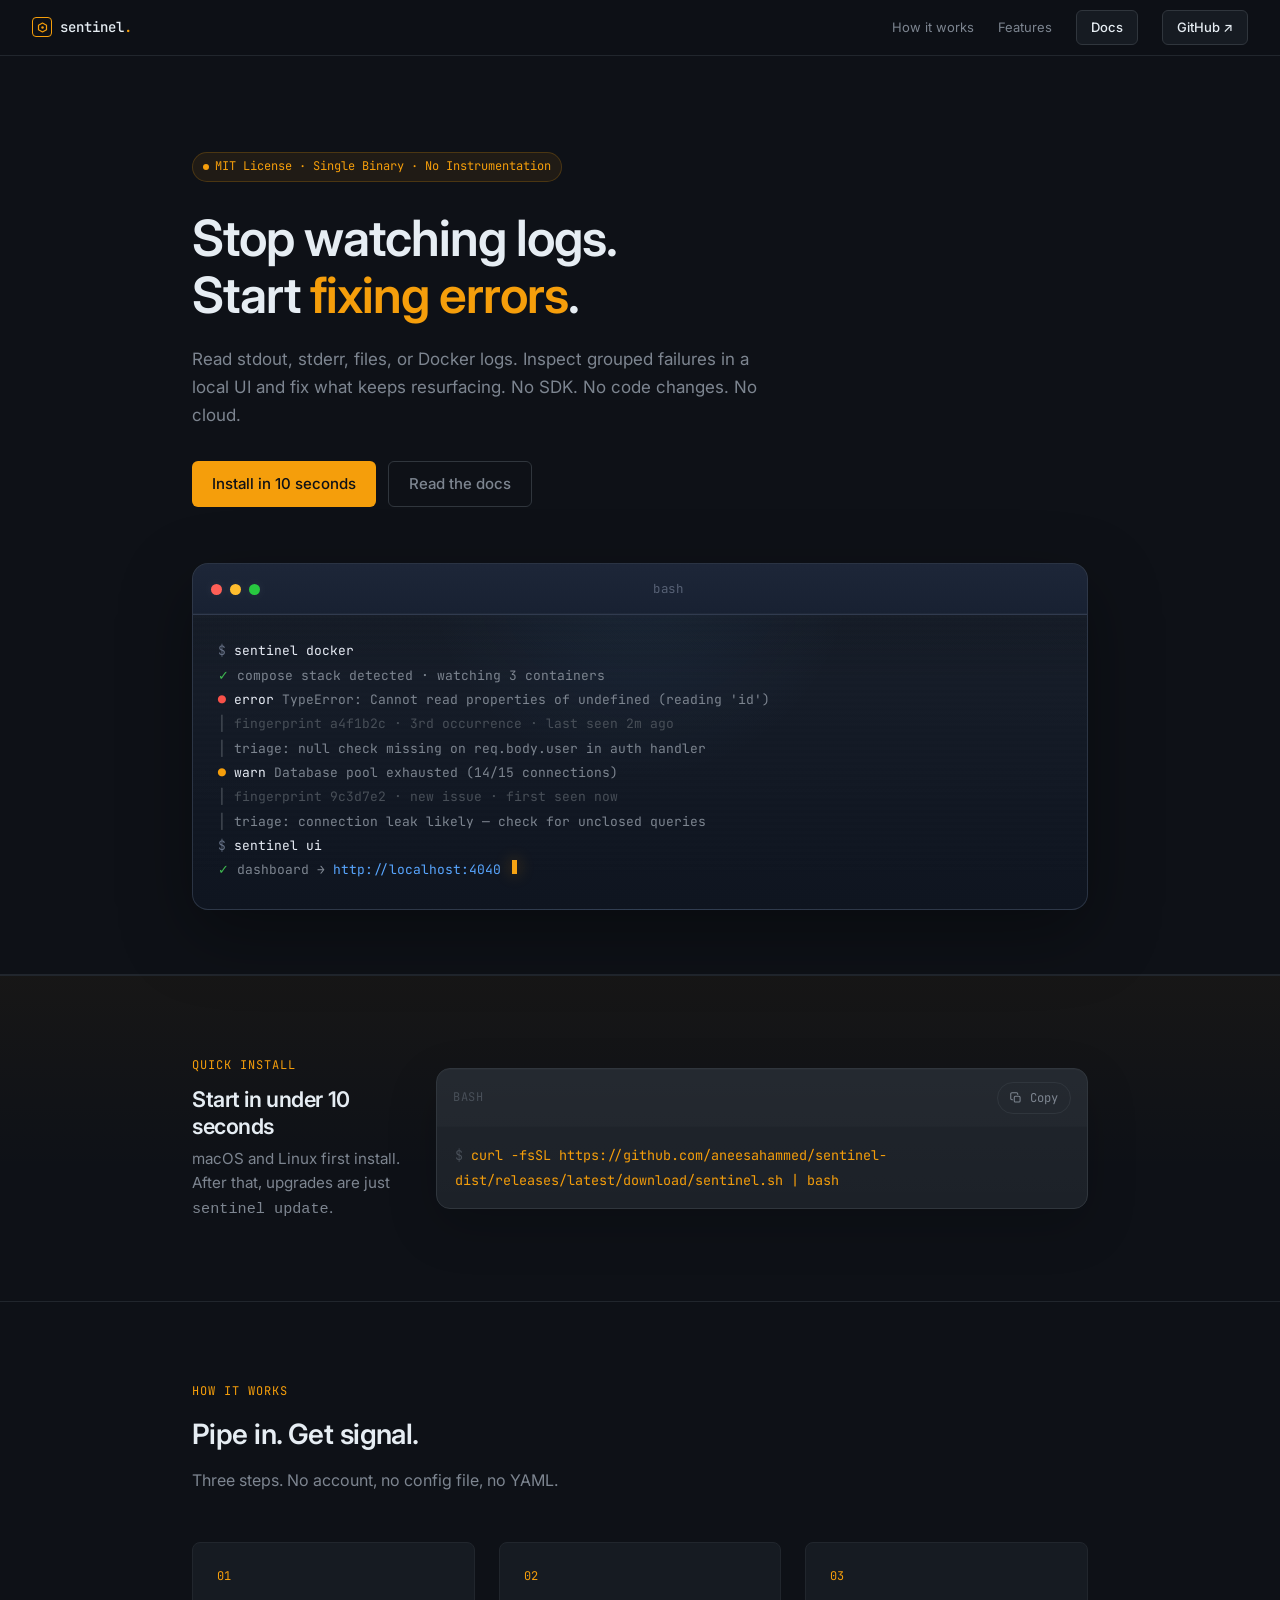
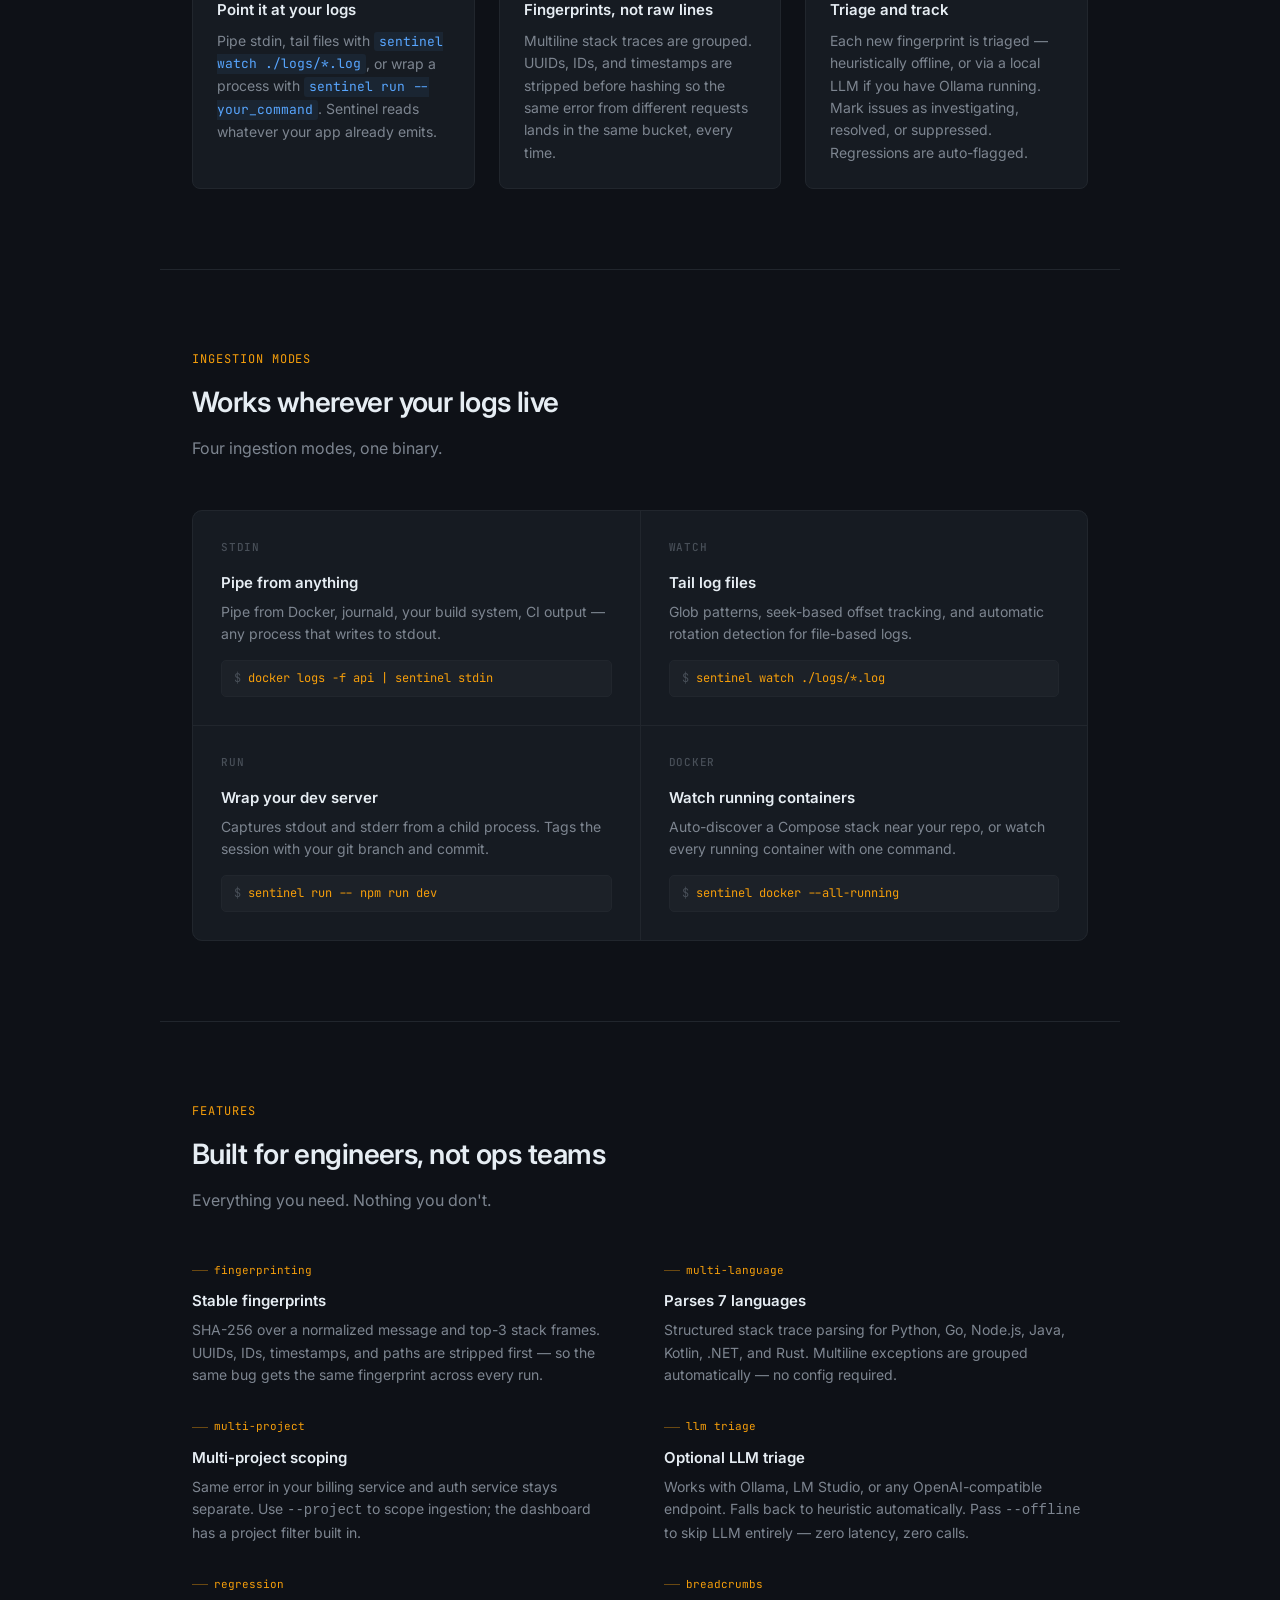
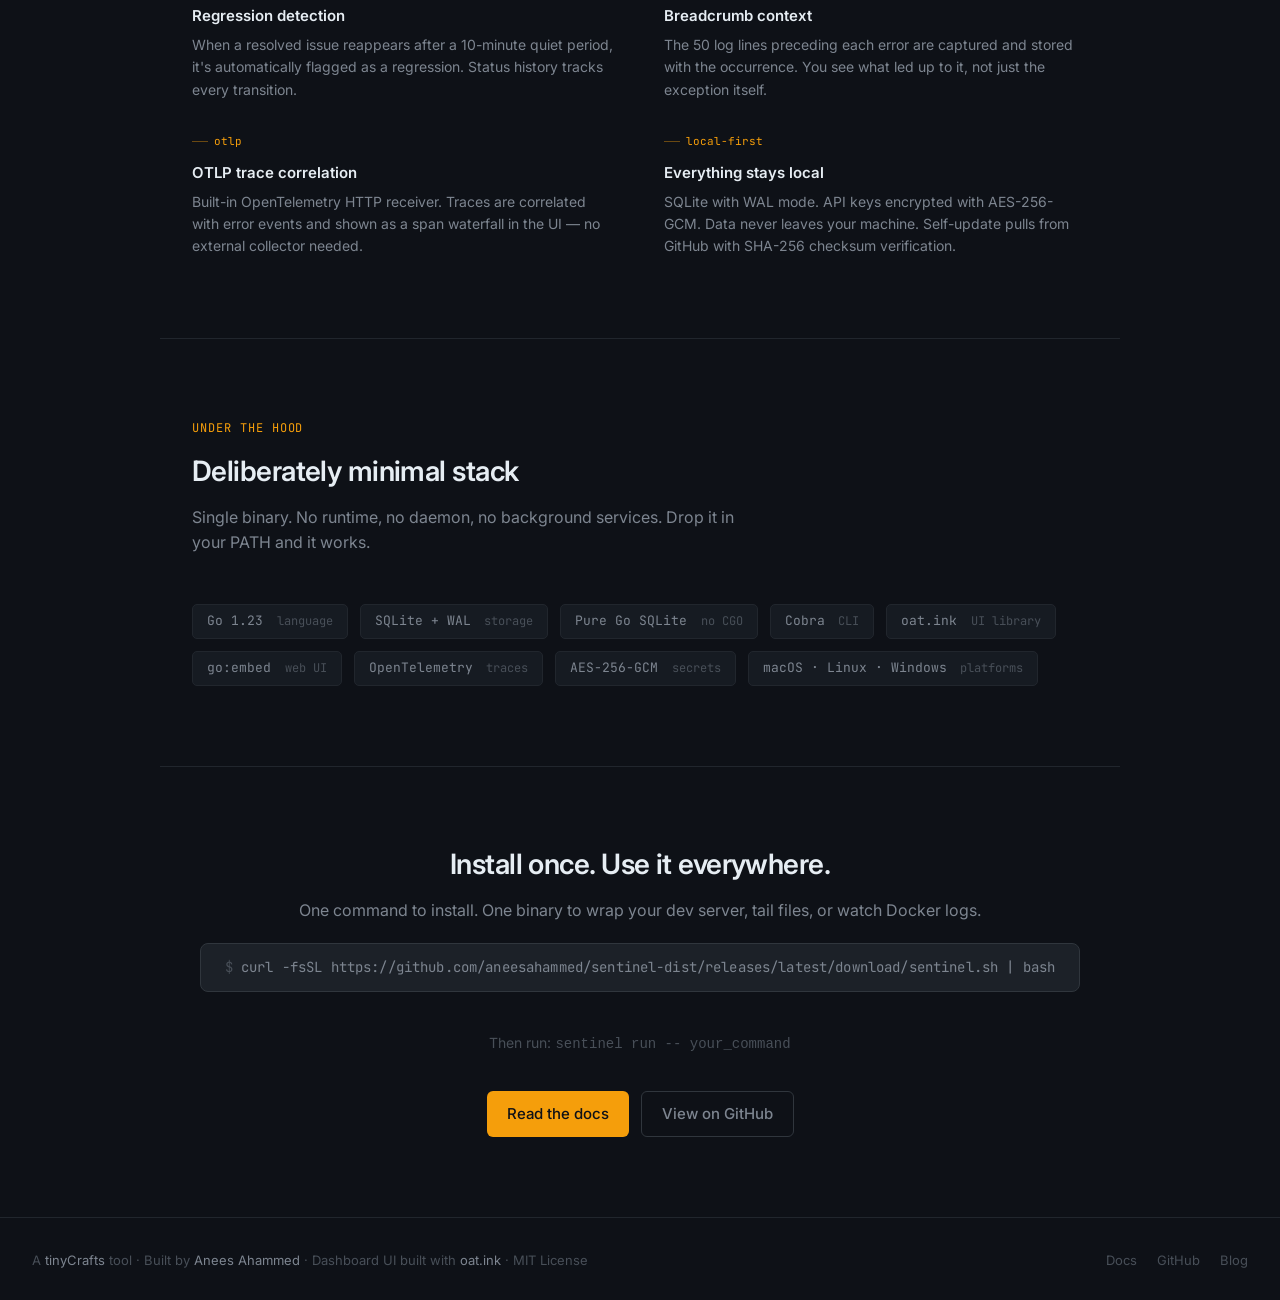
==== index.html @ 503cb52b "docs(site): publish landing page and docs" ====
<!doctype html>
<html lang="en">
  <head>
    <meta charset="UTF-8" />
    <meta name="viewport" content="width=device-width, initial-scale=1.0" />
    <title>Sentinel — Error tracking that works with your existing logs</title>
    <meta
      name="description"
      content="Sentinel reads your stdout and stderr. No SDK, no instrumentation, no cloud. Pipe your logs in — it groups, deduplicates, and triages every error across all your services."
    />
    <link rel="preconnect" href="https://fonts.googleapis.com" />
    <link rel="preconnect" href="https://fonts.gstatic.com" crossorigin />
    <link
      href="https://fonts.googleapis.com/css2?family=Inter:wght@400;500;600&family=JetBrains+Mono:wght@400;500&display=swap"
      rel="stylesheet"
    />

    <style>
      *,
      *::before,
      *::after {
        box-sizing: border-box;
        margin: 0;
        padding: 0;
      }

      :root {
        --bg: #0e1117;
        --bg-raised: #161b22;
        --bg-code: #1c2128;
        --border: #30363d;
        --border-subtle: #21262d;
        --text: #e6edf3;
        --text-muted: #7d8590;
        --text-dim: #484f58;
        --accent: #f59e0b;
        --accent-dim: #78491a;
        --green: #3fb950;
        --red: #f85149;
        --blue: #58a6ff;
        --mono: "JetBrains Mono", "Fira Code", "Cascadia Code", monospace;
        --sans: "Inter", system-ui, -apple-system, sans-serif;
      }

      html {
        scroll-behavior: smooth;
      }

      body {
        background: var(--bg);
        color: var(--text);
        font-family: var(--sans);
        font-size: 16px;
        line-height: 1.6;
        -webkit-font-smoothing: antialiased;
      }

      a {
        color: inherit;
        text-decoration: none;
      }

      /* ── NAV ───────────────────────────────────────── */
      nav {
        position: sticky;
        top: 0;
        z-index: 100;
        background: rgba(14, 17, 23, 0.92);
        backdrop-filter: blur(10px);
        border-bottom: 1px solid var(--border-subtle);
        padding: 0 2rem;
        height: 56px;
        display: flex;
        align-items: center;
        justify-content: space-between;
      }

      .nav-logo {
        display: flex;
        align-items: center;
        gap: 0.5rem;
        font-family: var(--mono);
        font-size: 0.875rem;
        font-weight: 500;
      }

      .nav-logo-mark {
        width: 20px;
        height: 20px;
        border: 1.5px solid var(--accent);
        border-radius: 4px;
        display: flex;
        align-items: center;
        justify-content: center;
      }

      .nav-logo-mark svg {
        width: 11px;
        height: 11px;
      }

      .nav-wordmark {
        color: var(--text);
      }
      .nav-wordmark span {
        color: var(--accent);
      }

      .nav-links {
        display: flex;
        align-items: center;
        gap: 1.5rem;
      }

      .nav-links a {
        font-size: 0.8125rem;
        color: var(--text-muted);
        transition: color 0.15s;
      }

      .nav-links a:hover {
        color: var(--text);
      }

      .btn-nav {
        font-size: 0.8125rem;
        font-weight: 500;
        color: var(--text) !important;
        background: var(--bg-raised);
        border: 1px solid var(--border);
        padding: 0.375rem 0.875rem;
        border-radius: 6px;
        transition:
          border-color 0.15s,
          background 0.15s;
      }

      .btn-nav:hover {
        border-color: var(--text-muted);
        background: #1e242c;
      }

      /* ── LAYOUT ────────────────────────────────────── */
      .container {
        max-width: 960px;
        margin: 0 auto;
        padding-left: 2rem;
        padding-right: 2rem;
      }

      section {
        padding: 5rem 0;
      }

      /* ── HERO ──────────────────────────────────────── */
      .hero {
        padding: 6rem 0 4rem;
        border-bottom: 1px solid var(--border-subtle);
      }

      .hero-inner {
        max-width: 960px;
        margin: 0 auto;
        padding: 0 2rem;
      }

      .badge {
        display: inline-flex;
        align-items: center;
        gap: 0.375rem;
        font-family: var(--mono);
        font-size: 0.75rem;
        color: var(--accent);
        background: rgba(245, 158, 11, 0.08);
        border: 1px solid rgba(245, 158, 11, 0.2);
        padding: 0.25rem 0.625rem;
        border-radius: 100px;
        margin-bottom: 1.75rem;
      }

      .badge::before {
        content: "";
        width: 6px;
        height: 6px;
        border-radius: 50%;
        background: var(--accent);
        flex-shrink: 0;
      }

      h1 {
        font-size: clamp(2rem, 5vw, 3.125rem);
        font-weight: 600;
        line-height: 1.15;
        letter-spacing: -0.02em;
        color: var(--text);
        max-width: 720px;
        margin-bottom: 1.25rem;
      }

      h1 em {
        font-style: normal;
        color: var(--accent);
      }

      .hero-sub {
        font-size: 1.0625rem;
        color: var(--text-muted);
        max-width: 580px;
        line-height: 1.65;
        margin-bottom: 2rem;
      }

      .hero-ctas {
        display: flex;
        gap: 0.75rem;
        flex-wrap: wrap;
        margin-bottom: 3.5rem;
      }

      .btn-primary {
        display: inline-flex;
        align-items: center;
        gap: 0.5rem;
        font-size: 0.9375rem;
        font-weight: 500;
        color: #0e1117;
        background: var(--accent);
        padding: 0.625rem 1.25rem;
        border-radius: 6px;
        transition:
          background 0.15s,
          opacity 0.15s;
      }

      .btn-primary:hover {
        background: #d97706;
      }

      .btn-secondary {
        display: inline-flex;
        align-items: center;
        gap: 0.5rem;
        font-size: 0.9375rem;
        font-weight: 500;
        color: var(--text-muted);
        background: transparent;
        border: 1px solid var(--border);
        padding: 0.625rem 1.25rem;
        border-radius: 6px;
        transition:
          border-color 0.15s,
          color 0.15s;
      }

      .btn-secondary:hover {
        border-color: var(--text-muted);
        color: var(--text);
      }

      /* ── TERMINAL ──────────────────────────────────── */
      .terminal {
        position: relative;
        background:
          radial-gradient(
            circle at top center,
            rgba(88, 166, 255, 0.08),
            transparent 38%
          ),
          linear-gradient(180deg, #151c28 0%, #0f1520 100%);
        border: 1px solid rgba(101, 117, 141, 0.32);
        border-radius: 16px;
        overflow: hidden;
        font-family: var(--mono);
        font-size: 0.8125rem;
        line-height: 1.75;
        box-shadow:
          0 24px 70px rgba(0, 0, 0, 0.34),
          inset 0 1px 0 rgba(255, 255, 255, 0.03);
      }

      .terminal::before {
        content: "";
        position: absolute;
        inset: 0;
        background:
          linear-gradient(rgba(255, 255, 255, 0.02) 1px, transparent 1px),
          linear-gradient(
            90deg,
            rgba(255, 255, 255, 0.012) 1px,
            transparent 1px
          );
        background-size:
          100% 28px,
          28px 100%;
        opacity: 0.08;
        pointer-events: none;
      }

      .terminal::after {
        content: "";
        position: absolute;
        inset: 0;
        background: linear-gradient(
          180deg,
          rgba(255, 255, 255, 0.05),
          transparent 18%
        );
        pointer-events: none;
      }

      .terminal-bar {
        position: relative;
        z-index: 1;
        background: linear-gradient(180deg, #1d2638 0%, #182132 100%);
        border-bottom: 1px solid rgba(101, 117, 141, 0.28);
        padding: 0.9rem 1.1rem;
        display: flex;
        align-items: center;
        gap: 0.5rem;
        box-shadow: inset 0 -1px 0 rgba(255, 255, 255, 0.03);
      }

      .dot {
        width: 11px;
        height: 11px;
        border-radius: 50%;
        box-shadow: 0 0 12px rgba(255, 255, 255, 0.08);
      }
      .dot-red {
        background: #ff5f57;
      }
      .dot-yellow {
        background: #ffbd2e;
      }
      .dot-green {
        background: #28c840;
      }

      .terminal-title {
        flex: 1;
        text-align: center;
        font-size: 0.78rem;
        color: #576175;
        letter-spacing: 0.06em;
        text-transform: lowercase;
      }

      .terminal-body {
        position: relative;
        z-index: 1;
        padding: 1.55rem 1.55rem 1.7rem;
        background:
          linear-gradient(180deg, rgba(7, 12, 19, 0.16), transparent 22%),
          linear-gradient(
            180deg,
            rgba(255, 255, 255, 0.014) 0%,
            transparent 100%
          );
      }

      .terminal-body::after {
        content: "";
        position: absolute;
        inset: 0;
        background: linear-gradient(
          180deg,
          rgba(255, 255, 255, 0.035) 0,
          rgba(255, 255, 255, 0) 3px,
          rgba(255, 255, 255, 0) 6px
        );
        background-size: 100% 6px;
        opacity: 0.06;
        mix-blend-mode: screen;
        pointer-events: none;
      }

      .t-prompt {
        color: #667186;
      }
      .t-cmd {
        color: #e8edf6;
        text-shadow: 0 0 14px rgba(255, 255, 255, 0.04);
      }
      .t-green {
        color: var(--green);
      }
      .t-red {
        color: var(--red);
      }
      .t-amber {
        color: var(--accent);
      }
      .t-blue {
        color: var(--blue);
      }
      .t-muted {
        color: var(--text-muted);
      }
      .t-dim {
        color: var(--text-dim);
      }

      .t-line {
        display: flex;
        gap: 0.5rem;
        align-items: baseline;
        position: relative;
        z-index: 1;
      }
      .t-line + .t-line {
        margin-top: 0.1rem;
      }
      .spacer {
        margin-top: 0.7rem;
      }

      .cursor {
        display: inline-block;
        width: 0.72ch;
        height: 1.12em;
        margin-left: 0.18rem;
        background: #f6a313;
        vertical-align: -0.18em;
        box-shadow: 0 0 16px rgba(245, 158, 11, 0.42);
        animation: blink 1.05s steps(1, end) infinite;
      }

      @keyframes blink {
        50% {
          opacity: 0;
        }
      }

      /* ── QUICK INSTALL ────────────────────────────── */
      .install-strip {
        border-top: 1px solid var(--border-subtle);
        border-bottom: 1px solid var(--border-subtle);
        background:
          linear-gradient(180deg, rgba(245, 158, 11, 0.04), transparent 60%),
          var(--bg);
      }

      .install-strip-inner {
        display: grid;
        grid-template-columns: minmax(0, 220px) minmax(0, 1fr);
        gap: 1.5rem;
        align-items: center;
      }

      .install-kicker {
        font-family: var(--mono);
        font-size: 0.75rem;
        color: var(--accent);
        text-transform: uppercase;
        letter-spacing: 0.08em;
        margin-bottom: 0.65rem;
      }

      .install-copy h2 {
        font-size: 1.35rem;
        margin-bottom: 0.45rem;
      }

      .install-copy p {
        color: var(--text-muted);
        font-size: 0.95rem;
        max-width: 360px;
      }

      .install-shell {
        background:
          linear-gradient(180deg, rgba(255, 255, 255, 0.02), transparent 100%),
          var(--bg-code);
        border: 1px solid var(--border);
        border-radius: 14px;
        box-shadow:
          0 18px 50px rgba(0, 0, 0, 0.18),
          inset 0 1px 0 rgba(255, 255, 255, 0.02);
        overflow: hidden;
      }

      .install-shell-bar {
        display: flex;
        align-items: center;
        justify-content: space-between;
        gap: 1rem;
        padding: 0.8rem 1rem;
        border-bottom: 1px solid var(--border-subtle);
        background: rgba(255, 255, 255, 0.02);
      }

      .install-shell-label {
        font-family: var(--mono);
        font-size: 0.75rem;
        color: var(--text-dim);
        letter-spacing: 0.06em;
        text-transform: uppercase;
      }

      .copy-button {
        display: inline-flex;
        align-items: center;
        gap: 0.45rem;
        font-family: var(--mono);
        font-size: 0.76rem;
        color: var(--text-muted);
        background: transparent;
        border: 1px solid var(--border);
        border-radius: 999px;
        padding: 0.42rem 0.72rem;
        cursor: pointer;
        transition:
          border-color 0.15s,
          color 0.15s,
          background 0.15s,
          transform 0.15s;
      }

      .copy-button:hover {
        color: var(--text);
        border-color: rgba(245, 158, 11, 0.5);
        background: rgba(245, 158, 11, 0.08);
      }

      .copy-button:focus-visible {
        outline: 2px solid rgba(245, 158, 11, 0.45);
        outline-offset: 2px;
      }

      .copy-button[data-copy-state="copied"] {
        color: #0e1117;
        background: var(--accent);
        border-color: var(--accent);
      }

      .copy-button svg {
        width: 14px;
        height: 14px;
        flex-shrink: 0;
      }

      .install-command {
        display: block;
        margin: 0;
        font-family: var(--mono);
        font-size: 0.84rem;
        line-height: 1.8;
        color: var(--text);
        padding: 1rem 1.15rem;
        white-space: normal;
        overflow-wrap: anywhere;
        word-break: break-word;
      }

      .install-command .prompt {
        color: var(--text-dim);
        margin-right: 0.5rem;
      }

      .install-command .cmd {
        color: var(--accent);
      }

      /* ── HOW IT WORKS ──────────────────────────────── */
      .section-label {
        font-family: var(--mono);
        font-size: 0.75rem;
        color: var(--accent);
        text-transform: uppercase;
        letter-spacing: 0.08em;
        margin-bottom: 1rem;
      }

      h2 {
        font-size: 1.75rem;
        font-weight: 600;
        letter-spacing: -0.02em;
        margin-bottom: 1rem;
        line-height: 1.25;
      }

      .section-intro {
        font-size: 1rem;
        color: var(--text-muted);
        max-width: 560px;
        margin-bottom: 3rem;
      }

      .steps {
        display: grid;
        grid-template-columns: 1fr 1fr 1fr;
        gap: 1.5rem;
      }

      .step {
        background: var(--bg-raised);
        border: 1px solid var(--border-subtle);
        border-radius: 8px;
        padding: 1.5rem;
      }

      .step-num {
        font-family: var(--mono);
        font-size: 0.75rem;
        color: var(--accent);
        margin-bottom: 0.75rem;
      }

      .step h3 {
        font-size: 0.9375rem;
        font-weight: 600;
        margin-bottom: 0.5rem;
        color: var(--text);
      }

      .step p {
        font-size: 0.875rem;
        color: var(--text-muted);
        line-height: 1.6;
      }

      .step code {
        font-family: var(--mono);
        font-size: 0.8125rem;
        color: var(--blue);
        background: rgba(88, 166, 255, 0.07);
        padding: 0.1em 0.35em;
        border-radius: 3px;
      }

      /* ── MODES ─────────────────────────────────────── */
      .modes-section {
        border-top: 1px solid var(--border-subtle);
      }

      .modes-grid {
        display: grid;
        grid-template-columns: 1fr 1fr;
        gap: 1px;
        background: var(--border-subtle);
        border: 1px solid var(--border-subtle);
        border-radius: 10px;
        overflow: hidden;
      }

      .mode {
        background: var(--bg-raised);
        padding: 1.75rem;
      }

      .mode-tag {
        font-family: var(--mono);
        font-size: 0.6875rem;
        font-weight: 500;
        color: var(--text-dim);
        text-transform: uppercase;
        letter-spacing: 0.07em;
        margin-bottom: 0.875rem;
      }

      .mode h3 {
        font-size: 0.9375rem;
        font-weight: 600;
        margin-bottom: 0.4rem;
      }

      .mode p {
        font-size: 0.875rem;
        color: var(--text-muted);
        line-height: 1.6;
        margin-bottom: 0.875rem;
      }

      .mode-cmd {
        font-family: var(--mono);
        font-size: 0.75rem;
        color: var(--text-muted);
        background: var(--bg-code);
        border: 1px solid var(--border-subtle);
        border-radius: 5px;
        padding: 0.5rem 0.75rem;
      }

      .mode-cmd .prompt {
        color: var(--text-dim);
      }
      .mode-cmd .cmd {
        color: var(--accent);
      }

      /* ── FEATURES ──────────────────────────────────── */
      .features-section {
        border-top: 1px solid var(--border-subtle);
      }

      .features-list {
        display: grid;
        grid-template-columns: 1fr 1fr;
        gap: 2rem 3rem;
      }

      .feature h3 {
        font-size: 0.9375rem;
        font-weight: 600;
        margin-bottom: 0.375rem;
        color: var(--text);
      }

      .feature p {
        font-size: 0.875rem;
        color: var(--text-muted);
        line-height: 1.6;
      }

      .feature-icon {
        font-family: var(--mono);
        font-size: 0.6875rem;
        color: var(--accent);
        margin-bottom: 0.625rem;
        display: flex;
        align-items: center;
        gap: 0.375rem;
      }

      .feature-icon::before {
        content: "";
        display: block;
        width: 16px;
        height: 1px;
        background: var(--accent);
        opacity: 0.4;
      }

      /* ── STACK ─────────────────────────────────────── */
      .stack-section {
        border-top: 1px solid var(--border-subtle);
        border-bottom: 1px solid var(--border-subtle);
      }

      .stack-row {
        display: flex;
        flex-wrap: wrap;
        gap: 0.75rem;
        margin-top: 1.5rem;
      }

      .stack-item {
        font-family: var(--mono);
        font-size: 0.8125rem;
        color: var(--text-muted);
        background: var(--bg-raised);
        border: 1px solid var(--border-subtle);
        padding: 0.375rem 0.875rem;
        border-radius: 5px;
      }

      .stack-item span {
        color: var(--text-dim);
        margin-left: 0.35rem;
        font-size: 0.75rem;
      }

      /* ── CTA ───────────────────────────────────────── */
      .cta-section {
        text-align: center;
        padding: 5rem 0;
      }

      .cta-section h2 {
        margin-bottom: 1rem;
      }

      .cta-section p {
        color: var(--text-muted);
        margin-bottom: 1.25rem;
        font-size: 1rem;
      }

      .cta-install {
        display: inline-block;
        font-family: var(--mono);
        font-size: 0.875rem;
        color: var(--text-muted);
        background: var(--bg-code);
        border: 1px solid var(--border);
        padding: 0.75rem 1.5rem;
        border-radius: 8px;
        margin-bottom: 2.5rem;
        letter-spacing: 0.01em;
        max-width: 100%;
        white-space: normal;
        overflow-wrap: anywhere;
        word-break: break-word;
        text-align: left;
      }

      .cta-install .dollar {
        color: var(--text-dim);
        margin-right: 0.5rem;
      }

      .cta-note {
        font-size: 0.875rem;
        color: var(--text-dim);
        margin-bottom: 2.25rem;
      }

      .cta-buttons {
        display: flex;
        gap: 0.75rem;
        justify-content: center;
        flex-wrap: wrap;
      }

      /* ── FOOTER ────────────────────────────────────── */
      footer {
        border-top: 1px solid var(--border-subtle);
        padding: 2rem;
        display: flex;
        align-items: center;
        justify-content: space-between;
        flex-wrap: wrap;
        gap: 1rem;
      }

      .footer-left {
        font-size: 0.8125rem;
        color: var(--text-dim);
      }

      .footer-left a {
        color: var(--text-muted);
        transition: color 0.15s;
      }

      .footer-left a:hover {
        color: var(--text);
      }

      .footer-right {
        display: flex;
        gap: 1.25rem;
      }

      .footer-right a {
        font-size: 0.8125rem;
        color: var(--text-dim);
        transition: color 0.15s;
      }

      .footer-right a:hover {
        color: var(--text-muted);
      }

      /* ── RESPONSIVE ────────────────────────────────── */
      @media (max-width: 768px) {
        section {
          padding: 3.5rem 0;
        }
        .hero {
          padding: 4rem 0 3rem;
        }

        h1 {
          font-size: 1.875rem;
        }

        .install-strip-inner {
          grid-template-columns: 1fr;
        }

        .install-shell-bar {
          flex-wrap: wrap;
        }

        .steps {
          grid-template-columns: 1fr;
        }

        .modes-grid {
          grid-template-columns: 1fr;
        }

        .features-list {
          grid-template-columns: 1fr;
        }

        nav {
          padding: 0 1rem;
        }
        .container {
          padding-left: 1rem;
          padding-right: 1rem;
        }
        .hero-inner {
          padding: 0 1rem;
        }
        footer {
          padding: 1.5rem 1rem;
        }

        .nav-links a:not(.btn-nav) {
          display: none;
        }
      }
    </style>
  </head>
  <body>
    <!-- NAV -->
    <nav>
      <a href="/" class="nav-logo" aria-label="Sentinel home">
        <div class="nav-logo-mark">
          <svg
            viewBox="0 0 11 11"
            fill="none"
            xmlns="http://www.w3.org/2000/svg"
          >
            <path
              d="M5.5 1L9.5 3.25V7.75L5.5 10L1.5 7.75V3.25L5.5 1Z"
              stroke="#f59e0b"
              stroke-width="1.2"
              stroke-linejoin="round"
            />
            <circle cx="5.5" cy="5.5" r="1.25" fill="#f59e0b" />
          </svg>
        </div>
        <span class="nav-wordmark">sentinel<span>.</span></span>
      </a>
      <div class="nav-links">
        <a href="#how-it-works">How it works</a>
        <a href="#features">Features</a>
        <a href="/docs/" class="btn-nav">Docs</a>
        <a
          href="https://github.com/aneesahammed/sentinel-dist"
          target="_blank"
          rel="noopener"
          class="btn-nav"
        >
          GitHub ↗
        </a>
      </div>
    </nav>

    <!-- HERO -->
    <div class="hero">
      <div class="hero-inner">
        <div class="badge">
          MIT License · Single Binary · No Instrumentation
        </div>

        <h1>Stop watching logs.<br />Start <em>fixing errors</em>.</h1>

        <p class="hero-sub">
          Read stdout, stderr, files, or Docker logs. Inspect grouped failures
          in a local UI and fix what keeps resurfacing. No SDK. No code changes.
          No cloud.
        </p>

        <div class="hero-ctas">
          <a href="#install" class="btn-primary"> Install in 10 seconds </a>
          <a href="/docs/" class="btn-secondary"> Read the docs </a>
        </div>

        <!-- Terminal demo -->
        <div class="terminal">
          <div class="terminal-bar">
            <div class="dot dot-red"></div>
            <div class="dot dot-yellow"></div>
            <div class="dot dot-green"></div>
            <div class="terminal-title">bash</div>
          </div>
          <div class="terminal-body">
            <div class="t-line">
              <span class="t-prompt">$</span>
              <span class="t-cmd">sentinel docker</span>
            </div>
            <div class="t-line spacer">
              <span class="t-green">✓</span>
              <span class="t-muted"
                >compose stack detected · watching 3 containers</span
              >
            </div>
            <div class="t-line spacer">
              <span class="t-red">●</span>
              <span class="t-cmd">error</span>
              <span class="t-muted"
                >TypeError: Cannot read properties of undefined (reading
                'id')</span
              >
            </div>
            <div class="t-line">
              <span class="t-dim">│</span>
              <span class="t-dim"
                >fingerprint a4f1b2c · 3rd occurrence · last seen 2m ago</span
              >
            </div>
            <div class="t-line">
              <span class="t-dim">│</span>
              <span class="t-muted"
                >triage: null check missing on req.body.user in auth
                handler</span
              >
            </div>
            <div class="t-line spacer">
              <span class="t-amber">●</span>
              <span class="t-cmd">warn</span>
              <span class="t-muted"
                >Database pool exhausted (14/15 connections)</span
              >
            </div>
            <div class="t-line">
              <span class="t-dim">│</span>
              <span class="t-dim"
                >fingerprint 9c3d7e2 · new issue · first seen now</span
              >
            </div>
            <div class="t-line">
              <span class="t-dim">│</span>
              <span class="t-muted"
                >triage: connection leak likely — check for unclosed
                queries</span
              >
            </div>
            <div class="t-line spacer">
              <span class="t-prompt">$</span>
              <span class="t-cmd">sentinel ui</span>
            </div>
            <div class="t-line">
              <span class="t-green">✓</span>
              <span class="t-muted">dashboard → </span
              ><span class="t-blue">http://localhost:4040</span>
              <span class="cursor" aria-hidden="true"></span>
            </div>
          </div>
        </div>
      </div>
    </div>

    <!-- INSTALL -->
    <section id="install" class="install-strip">
      <div class="container install-strip-inner">
        <div class="install-copy">
          <div class="install-kicker">Quick install</div>
          <h2>Start in under 10 seconds</h2>
          <p>
            macOS and Linux first install. After that, upgrades are just
            <code>sentinel update</code>.
          </p>
        </div>
        <div class="install-shell">
          <div class="install-shell-bar">
            <span class="install-shell-label">bash</span>
            <button
              type="button"
              class="copy-button"
              data-copy-value="curl -fsSL https://github.com/aneesahammed/sentinel-dist/releases/latest/download/sentinel.sh | bash"
              aria-label="Copy install command"
            >
              <svg
                viewBox="0 0 24 24"
                fill="none"
                xmlns="http://www.w3.org/2000/svg"
                aria-hidden="true"
              >
                <rect
                  x="9"
                  y="9"
                  width="10"
                  height="10"
                  rx="2"
                  stroke="currentColor"
                  stroke-width="1.8"
                />
                <path
                  d="M6 15H5a2 2 0 0 1-2-2V5a2 2 0 0 1 2-2h8a2 2 0 0 1 2 2v1"
                  stroke="currentColor"
                  stroke-width="1.8"
                  stroke-linecap="round"
                />
              </svg>
              <span class="copy-label">Copy</span>
            </button>
          </div>
          <pre class="install-command"><span class="prompt">$</span><span class="cmd">curl -fsSL https://github.com/aneesahammed/sentinel-dist/releases/latest/download/sentinel.sh | bash</span></pre>
        </div>
      </div>
    </section>

    <!-- HOW IT WORKS -->
    <section id="how-it-works" class="container">
      <div class="section-label">How it works</div>
      <h2>Pipe in. Get signal.</h2>
      <p class="section-intro">
        Three steps. No account, no config file, no YAML.
      </p>
      <div class="steps">
        <div class="step">
          <div class="step-num">01</div>
          <h3>Point it at your logs</h3>
          <p>
            Pipe stdin, tail files with
            <code>sentinel watch ./logs/*.log</code>, or wrap a process with
            <code>sentinel run -- your_command</code>. Sentinel reads whatever
            your app already emits.
          </p>
        </div>
        <div class="step">
          <div class="step-num">02</div>
          <h3>Fingerprints, not raw lines</h3>
          <p>
            Multiline stack traces are grouped. UUIDs, IDs, and timestamps are
            stripped before hashing so the same error from different requests
            lands in the same bucket, every time.
          </p>
        </div>
        <div class="step">
          <div class="step-num">03</div>
          <h3>Triage and track</h3>
          <p>
            Each new fingerprint is triaged — heuristically offline, or via a
            local LLM if you have Ollama running. Mark issues as investigating,
            resolved, or suppressed. Regressions are auto-flagged.
          </p>
        </div>
      </div>
    </section>

    <!-- INGESTION MODES -->
    <section class="modes-section container">
      <div class="section-label">Ingestion modes</div>
      <h2>Works wherever your logs live</h2>
      <p class="section-intro">Four ingestion modes, one binary.</p>
      <div class="modes-grid">
        <div class="mode">
          <div class="mode-tag">stdin</div>
          <h3>Pipe from anything</h3>
          <p>
            Pipe from Docker, journald, your build system, CI output — any
            process that writes to stdout.
          </p>
          <div class="mode-cmd">
            <span class="prompt">$ </span
            ><span class="cmd">docker logs -f api | sentinel stdin</span>
          </div>
        </div>
        <div class="mode">
          <div class="mode-tag">watch</div>
          <h3>Tail log files</h3>
          <p>
            Glob patterns, seek-based offset tracking, and automatic rotation
            detection for file-based logs.
          </p>
          <div class="mode-cmd">
            <span class="prompt">$ </span
            ><span class="cmd">sentinel watch ./logs/*.log</span>
          </div>
        </div>
        <div class="mode">
          <div class="mode-tag">run</div>
          <h3>Wrap your dev server</h3>
          <p>
            Captures stdout and stderr from a child process. Tags the session
            with your git branch and commit.
          </p>
          <div class="mode-cmd">
            <span class="prompt">$ </span
            ><span class="cmd">sentinel run -- npm run dev</span>
          </div>
        </div>
        <div class="mode">
          <div class="mode-tag">docker</div>
          <h3>Watch running containers</h3>
          <p>
            Auto-discover a Compose stack near your repo, or watch every running
            container with one command.
          </p>
          <div class="mode-cmd">
            <span class="prompt">$ </span
            ><span class="cmd">sentinel docker --all-running</span>
          </div>
        </div>
      </div>
    </section>

    <!-- FEATURES -->
    <section id="features" class="features-section container">
      <div class="section-label">Features</div>
      <h2>Built for engineers, not ops teams</h2>
      <p class="section-intro">Everything you need. Nothing you don't.</p>

      <div class="features-list">
        <div class="feature">
          <div class="feature-icon">fingerprinting</div>
          <h3>Stable fingerprints</h3>
          <p>
            SHA-256 over a normalized message and top-3 stack frames. UUIDs,
            IDs, timestamps, and paths are stripped first — so the same bug gets
            the same fingerprint across every run.
          </p>
        </div>
        <div class="feature">
          <div class="feature-icon">multi-language</div>
          <h3>Parses 7 languages</h3>
          <p>
            Structured stack trace parsing for Python, Go, Node.js, Java,
            Kotlin, .NET, and Rust. Multiline exceptions are grouped
            automatically — no config required.
          </p>
        </div>
        <div class="feature">
          <div class="feature-icon">multi-project</div>
          <h3>Multi-project scoping</h3>
          <p>
            Same error in your billing service and auth service stays separate.
            Use <code>--project</code> to scope ingestion; the dashboard has a
            project filter built in.
          </p>
        </div>
        <div class="feature">
          <div class="feature-icon">llm triage</div>
          <h3>Optional LLM triage</h3>
          <p>
            Works with Ollama, LM Studio, or any OpenAI-compatible endpoint.
            Falls back to heuristic automatically. Pass
            <code>--offline</code> to skip LLM entirely — zero latency, zero
            calls.
          </p>
        </div>
        <div class="feature">
          <div class="feature-icon">regression</div>
          <h3>Regression detection</h3>
          <p>
            When a resolved issue reappears after a 10-minute quiet period, it's
            automatically flagged as a regression. Status history tracks every
            transition.
          </p>
        </div>
        <div class="feature">
          <div class="feature-icon">breadcrumbs</div>
          <h3>Breadcrumb context</h3>
          <p>
            The 50 log lines preceding each error are captured and stored with
            the occurrence. You see what led up to it, not just the exception
            itself.
          </p>
        </div>
        <div class="feature">
          <div class="feature-icon">otlp</div>
          <h3>OTLP trace correlation</h3>
          <p>
            Built-in OpenTelemetry HTTP receiver. Traces are correlated with
            error events and shown as a span waterfall in the UI — no external
            collector needed.
          </p>
        </div>
        <div class="feature">
          <div class="feature-icon">local-first</div>
          <h3>Everything stays local</h3>
          <p>
            SQLite with WAL mode. API keys encrypted with AES-256-GCM. Data
            never leaves your machine. Self-update pulls from GitHub with
            SHA-256 checksum verification.
          </p>
        </div>
      </div>
    </section>

    <!-- STACK -->
    <section class="stack-section container">
      <div class="section-label">Under the hood</div>
      <h2>Deliberately minimal stack</h2>
      <p class="section-intro">
        Single binary. No runtime, no daemon, no background services. Drop it in
        your PATH and it works.
      </p>
      <div class="stack-row">
        <div class="stack-item">Go 1.23 <span>language</span></div>
        <div class="stack-item">SQLite + WAL <span>storage</span></div>
        <div class="stack-item">Pure Go SQLite <span>no CGO</span></div>
        <div class="stack-item">Cobra <span>CLI</span></div>
        <div class="stack-item">oat.ink <span>UI library</span></div>
        <div class="stack-item">go:embed <span>web UI</span></div>
        <div class="stack-item">OpenTelemetry <span>traces</span></div>
        <div class="stack-item">AES-256-GCM <span>secrets</span></div>
        <div class="stack-item">
          macOS · Linux · Windows <span>platforms</span>
        </div>
      </div>
    </section>

    <!-- CTA -->
    <section class="cta-section container">
      <h2>Install once. Use it everywhere.</h2>
      <p>
        One command to install. One binary to wrap your dev server, tail files,
        or watch Docker logs.
      </p>

      <div class="cta-install">
        <span class="dollar">$</span>curl -fsSL
        https://github.com/aneesahammed/sentinel-dist/releases/latest/download/sentinel.sh
        | bash
      </div>

      <div class="cta-note">
        Then run: <code>sentinel run -- your_command</code>
      </div>

      <div class="cta-buttons">
        <a
          href="/docs/"
          class="btn-primary"
        >
          Read the docs
        </a>
        <a
          href="https://github.com/aneesahammed/sentinel-dist"
          class="btn-secondary"
          target="_blank"
          rel="noopener"
        >
          View on GitHub
        </a>
      </div>
    </section>

    <!-- FOOTER -->
    <footer>
      <div class="footer-left">
        A
        <a href="https://tinycrafts.ai" target="_blank" rel="noopener"
          >tinyCrafts</a
        >
        tool · Built by
        <a href="https://anees.xyz" target="_blank" rel="noopener"
          >Anees Ahammed</a
        >
        · Dashboard UI built with
        <a href="https://oat.ink" target="_blank" rel="noopener">oat.ink</a> ·
        MIT License
      </div>
      <div class="footer-right">
        <a href="/docs/">Docs</a>
        <a
          href="https://github.com/aneesahammed/sentinel-dist"
          target="_blank"
          rel="noopener"
          >GitHub</a
        >
        <a href="https://anees.xyz" target="_blank" rel="noopener">Blog</a>
      </div>
    </footer>
    <script>
      (() => {
        const copyButtons = document.querySelectorAll(".copy-button[data-copy-value]");
        if (!copyButtons.length) return;

        const copyText = async (value) => {
          if (navigator.clipboard && window.isSecureContext) {
            await navigator.clipboard.writeText(value);
            return true;
          }

          const textarea = document.createElement("textarea");
          textarea.value = value;
          textarea.setAttribute("readonly", "");
          textarea.style.position = "absolute";
          textarea.style.left = "-9999px";
          document.body.appendChild(textarea);
          textarea.select();
          const ok = document.execCommand("copy");
          document.body.removeChild(textarea);
          if (!ok) throw new Error("copy failed");
          return true;
        };

        copyButtons.forEach((button) => {
          const label = button.querySelector(".copy-label");
          const reset = () => {
            button.dataset.copyState = "";
            if (label) label.textContent = "Copy";
          };

          button.addEventListener("click", async () => {
            const value = button.dataset.copyValue || "";

            try {
              await copyText(value);
              button.dataset.copyState = "copied";
              if (label) label.textContent = "Copied";
            } catch (error) {
              button.dataset.copyState = "";
              if (label) label.textContent = "Press Cmd/Ctrl+C";
            }

            window.clearTimeout(button._copyTimer);
            button._copyTimer = window.setTimeout(reset, 1800);
          });
        });
      })();
    </script>
  </body>
</html>
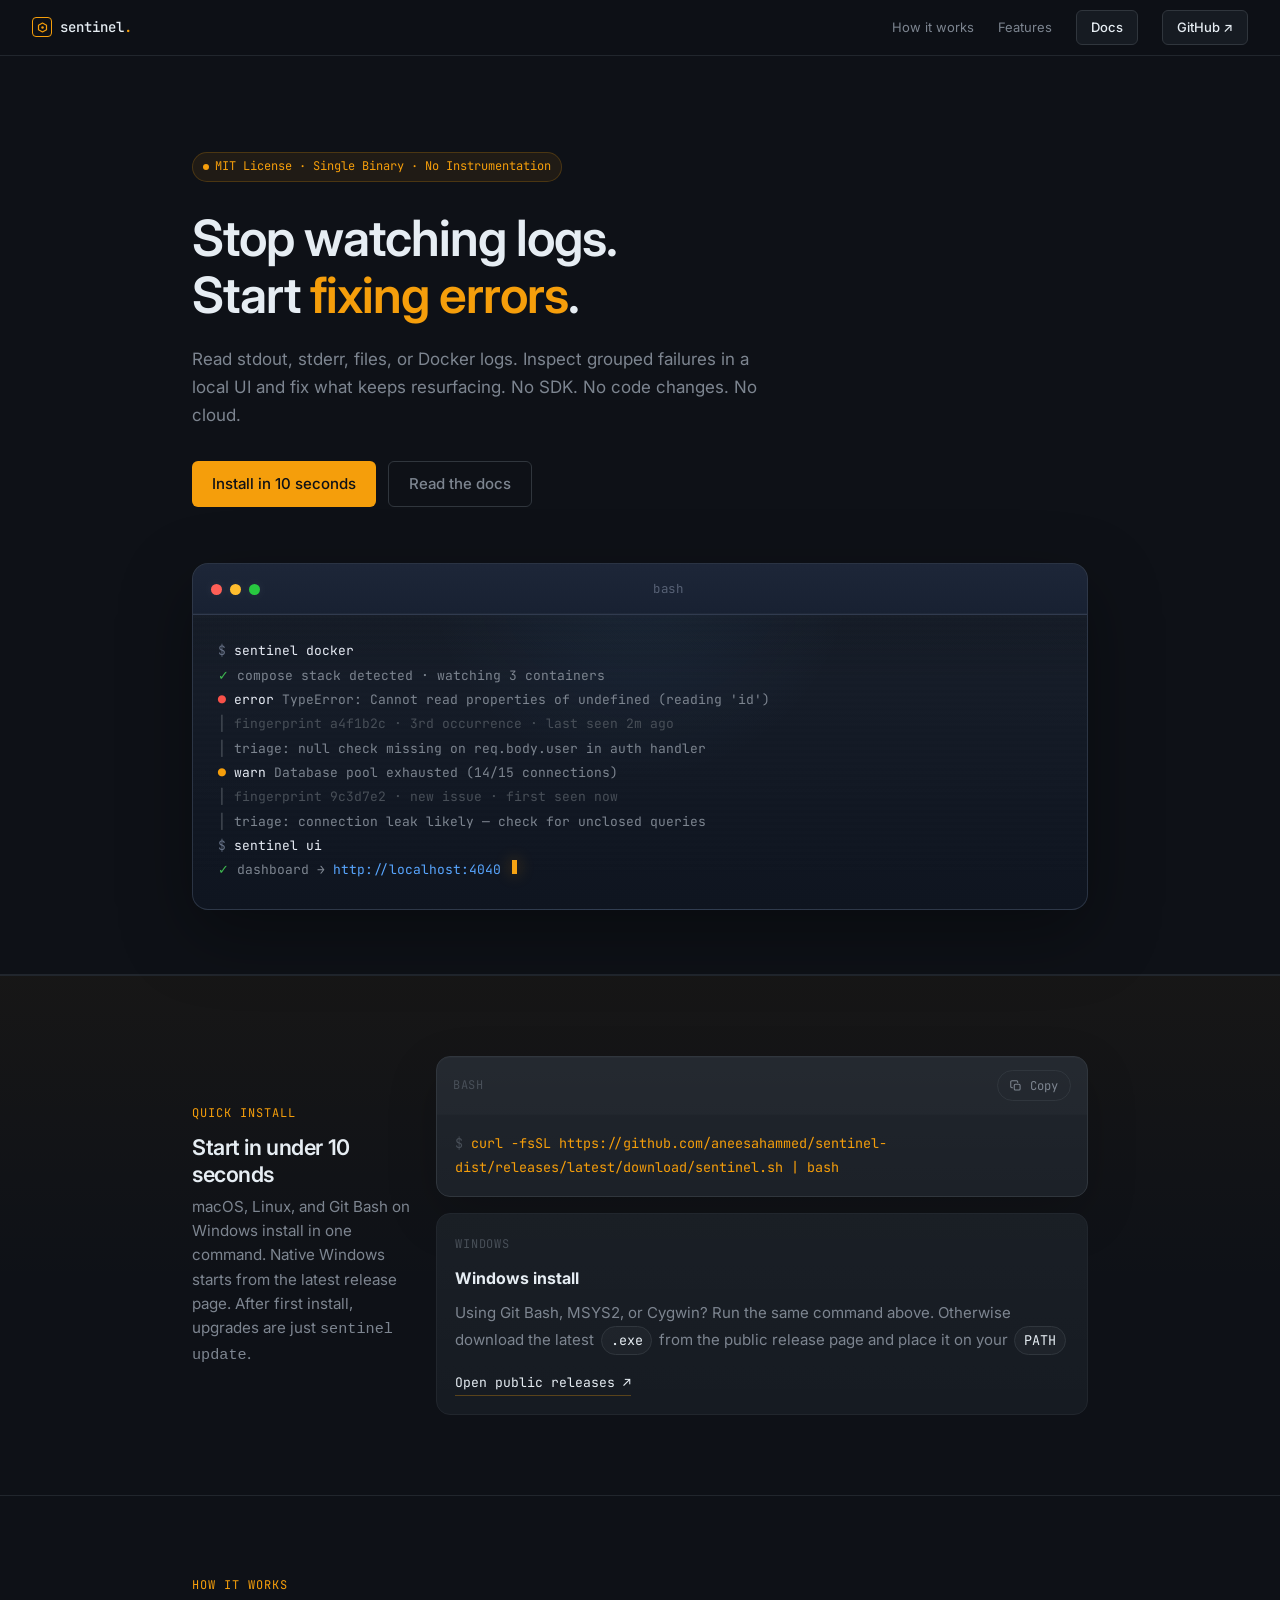
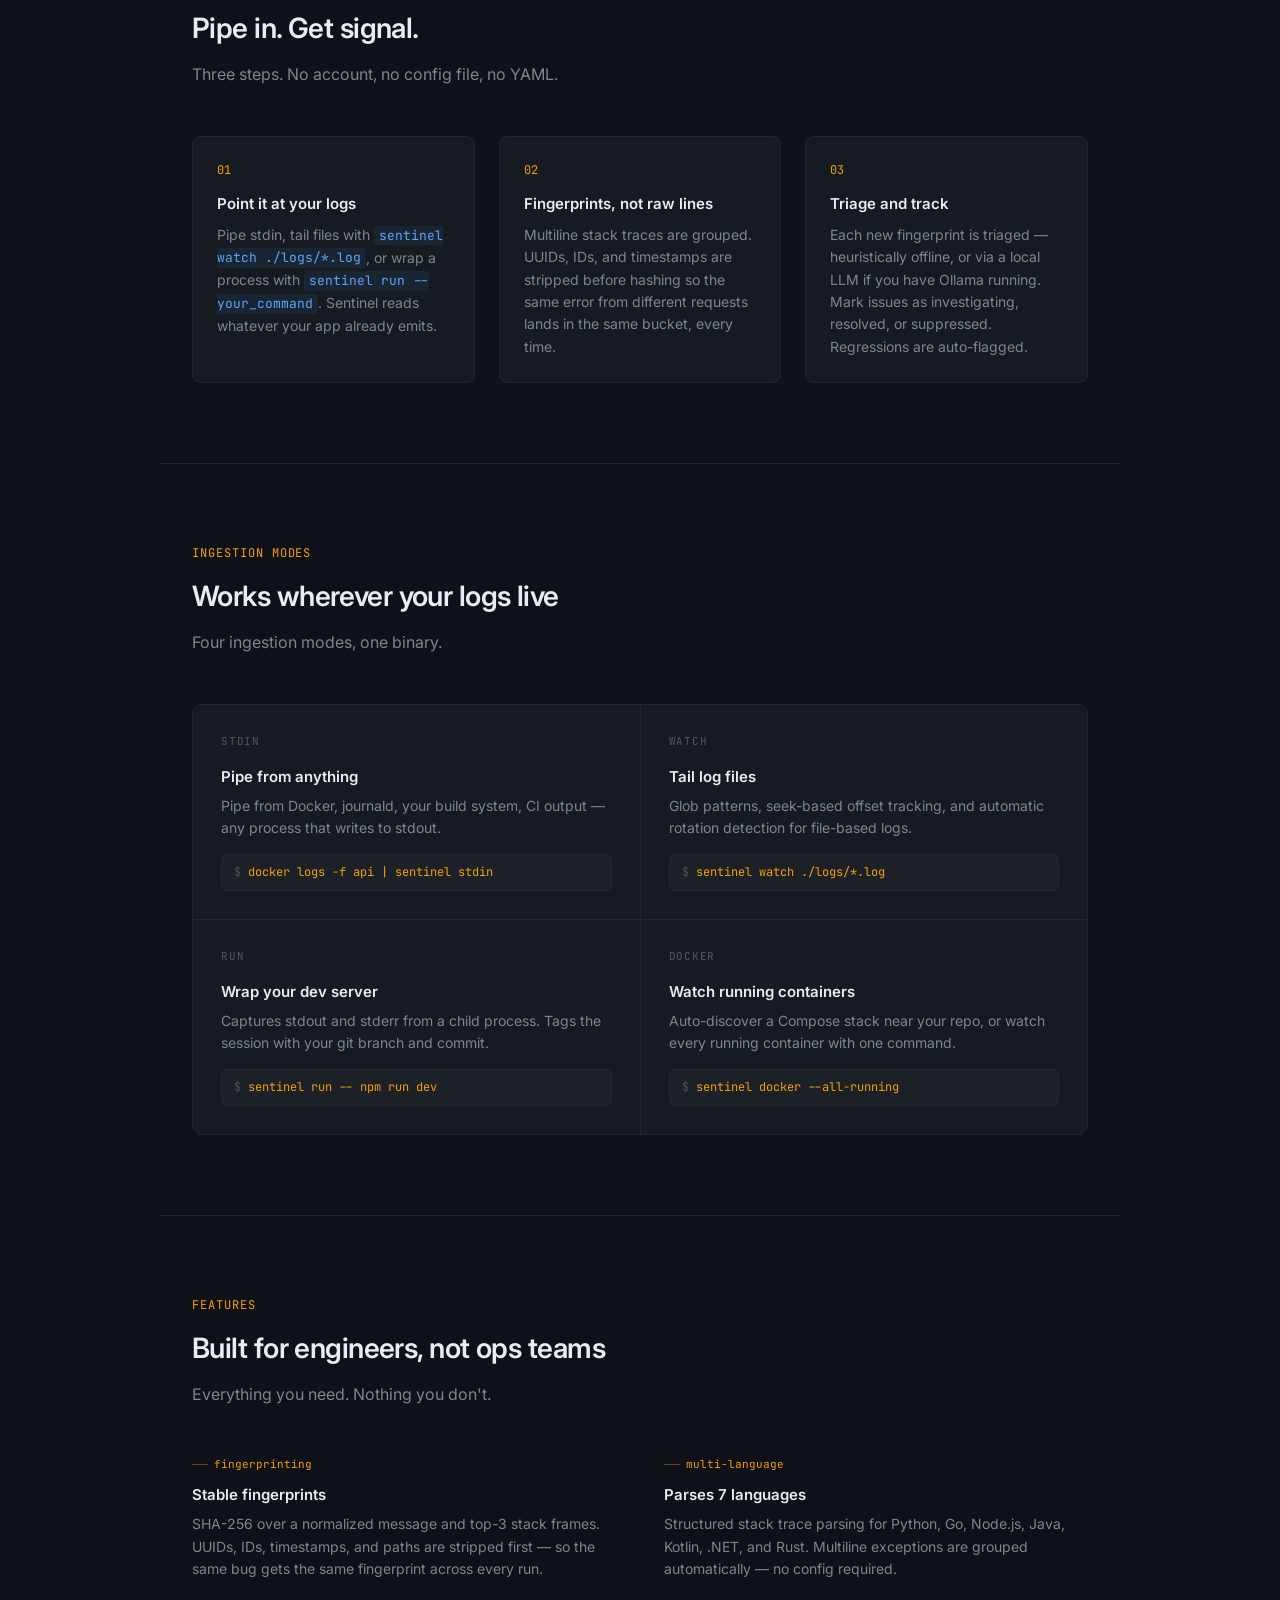
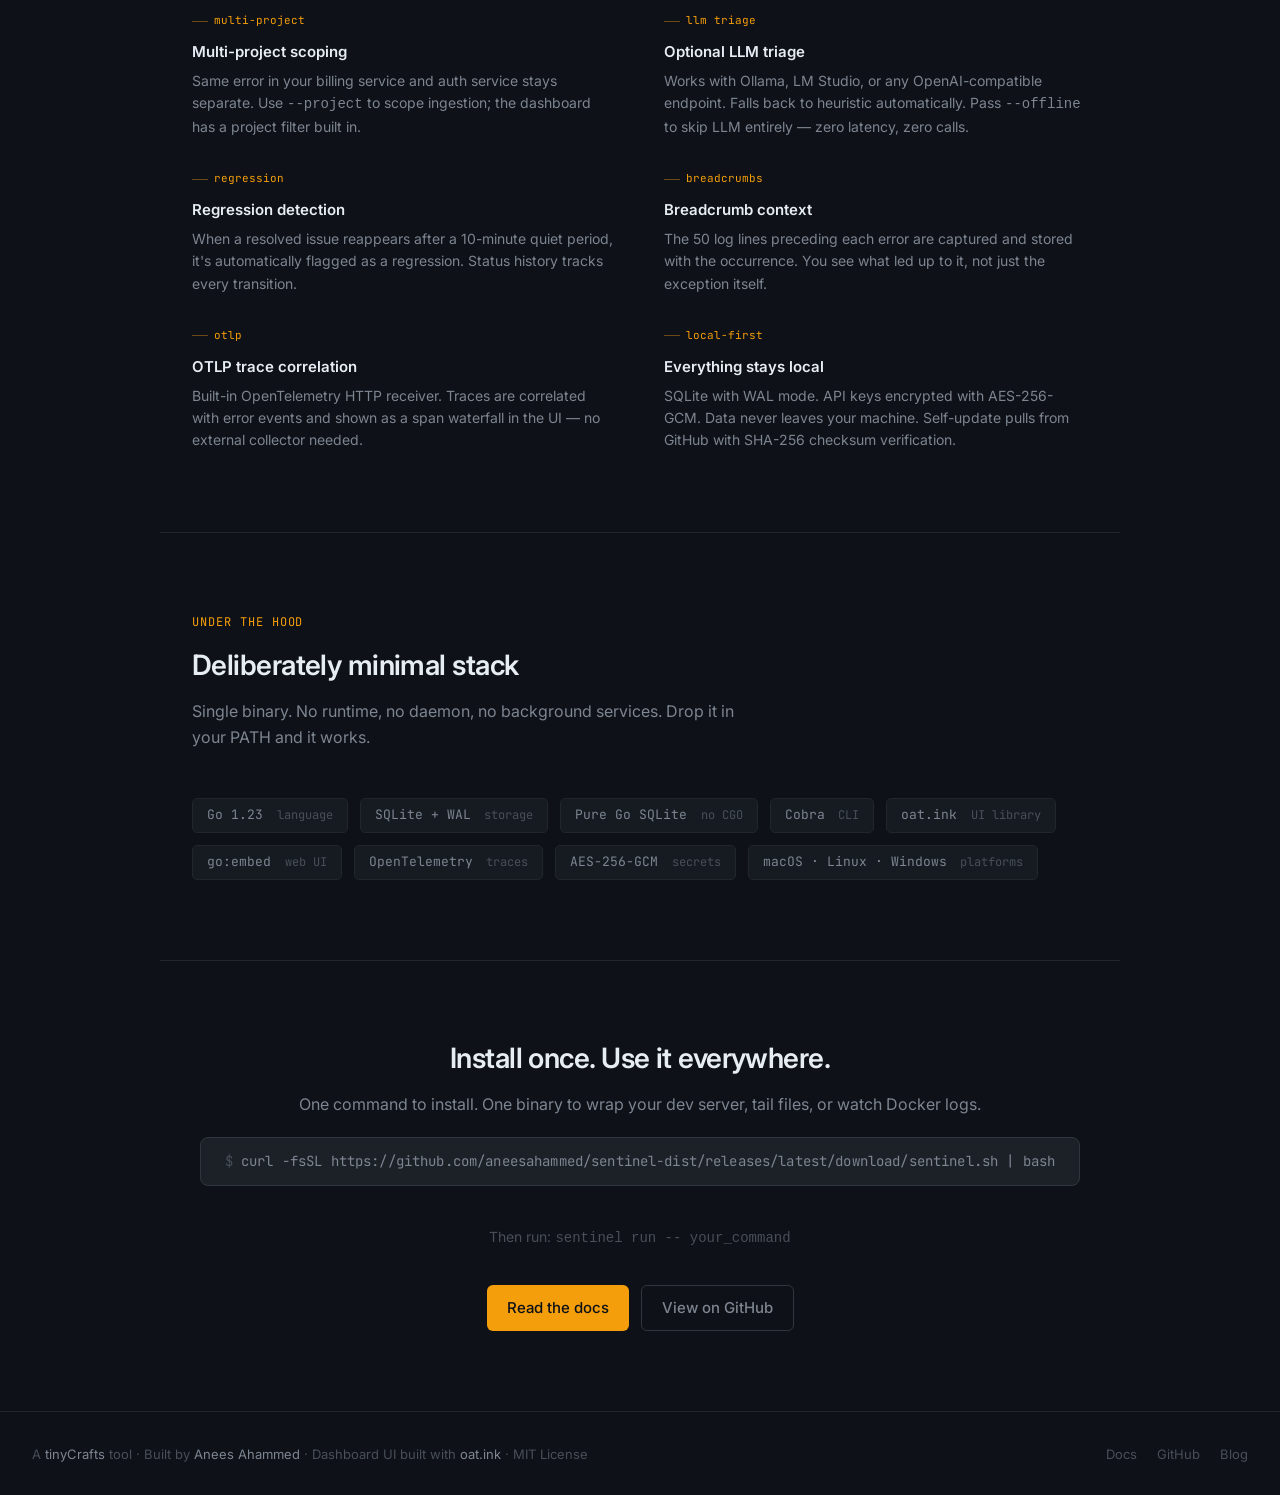
==== commit 74cbe429: "docs(site): publish landing page and docs" ====
--- a/index.html
+++ b/index.html
@@ -479,6 +479,11 @@
         overflow: hidden;
       }
 
+      .install-stack {
+        display: grid;
+        gap: 1rem;
+      }
+
       .install-shell-bar {
         display: flex;
         align-items: center;
@@ -559,6 +564,74 @@
 
       .install-command .cmd {
         color: var(--accent);
+      }
+
+      .windows-install {
+        background:
+          linear-gradient(180deg, rgba(255, 255, 255, 0.015), transparent 100%),
+          var(--bg-raised);
+        border: 1px solid var(--border-subtle);
+        border-radius: 14px;
+        padding: 1.05rem 1.15rem 1.15rem;
+      }
+
+      .windows-install-label {
+        display: inline-flex;
+        align-items: center;
+        gap: 0.45rem;
+        font-family: var(--mono);
+        font-size: 0.75rem;
+        color: var(--text-dim);
+        letter-spacing: 0.06em;
+        text-transform: uppercase;
+        margin-bottom: 0.7rem;
+      }
+
+      .windows-install h3 {
+        font-size: 1rem;
+        margin-bottom: 0.55rem;
+      }
+
+      .windows-install p {
+        color: var(--text-muted);
+        font-size: 0.94rem;
+        line-height: 1.7;
+        margin-bottom: 0.9rem;
+      }
+
+      .install-pill {
+        display: inline-flex;
+        align-items: center;
+        min-height: 1.8rem;
+        padding: 0.1rem 0.55rem;
+        margin: 0 0.15rem;
+        border: 1px solid var(--border);
+        border-radius: 999px;
+        background: rgba(255, 255, 255, 0.03);
+        color: var(--text);
+        font-family: var(--mono);
+        font-size: 0.84rem;
+        vertical-align: middle;
+      }
+
+      .install-release-link {
+        display: inline-flex;
+        align-items: center;
+        gap: 0.45rem;
+        color: var(--text);
+        font-family: var(--mono);
+        font-size: 0.82rem;
+        text-decoration: none;
+        border-bottom: 1px solid rgba(245, 158, 11, 0.3);
+        padding-bottom: 0.1rem;
+        transition:
+          color 0.15s,
+          border-color 0.15s;
+      }
+
+      .install-release-link:hover {
+        color: var(--accent);
+        border-color: rgba(245, 158, 11, 0.7);
       }
 
       /* ── HOW IT WORKS ──────────────────────────────── */
@@ -871,6 +944,10 @@
 
         .install-shell-bar {
           flex-wrap: wrap;
+        }
+
+        .windows-install {
+          padding: 1rem;
         }
 
         .steps {
@@ -1043,45 +1120,71 @@
           <div class="install-kicker">Quick install</div>
           <h2>Start in under 10 seconds</h2>
           <p>
-            macOS and Linux first install. After that, upgrades are just
+            macOS, Linux, and Git Bash on Windows install in one command. Native
+            Windows starts from the latest release page. After first install,
+            upgrades are just
             <code>sentinel update</code>.
           </p>
         </div>
-        <div class="install-shell">
-          <div class="install-shell-bar">
-            <span class="install-shell-label">bash</span>
-            <button
-              type="button"
-              class="copy-button"
-              data-copy-value="curl -fsSL https://github.com/aneesahammed/sentinel-dist/releases/latest/download/sentinel.sh | bash"
-              aria-label="Copy install command"
+        <div class="install-stack">
+          <div class="install-shell">
+            <div class="install-shell-bar">
+              <span class="install-shell-label">bash</span>
+              <button
+                type="button"
+                class="copy-button"
+                data-copy-value="curl -fsSL https://github.com/aneesahammed/sentinel-dist/releases/latest/download/sentinel.sh | bash"
+                aria-label="Copy install command"
+              >
+                <svg
+                  viewBox="0 0 24 24"
+                  fill="none"
+                  xmlns="http://www.w3.org/2000/svg"
+                  aria-hidden="true"
+                >
+                  <rect
+                    x="9"
+                    y="9"
+                    width="10"
+                    height="10"
+                    rx="2"
+                    stroke="currentColor"
+                    stroke-width="1.8"
+                  />
+                  <path
+                    d="M6 15H5a2 2 0 0 1-2-2V5a2 2 0 0 1 2-2h8a2 2 0 0 1 2 2v1"
+                    stroke="currentColor"
+                    stroke-width="1.8"
+                    stroke-linecap="round"
+                  />
+                </svg>
+                <span class="copy-label">Copy</span>
+              </button>
+            </div>
+            <pre
+              class="install-command"
+            ><span class="prompt">$</span><span class="cmd">curl -fsSL https://github.com/aneesahammed/sentinel-dist/releases/latest/download/sentinel.sh | bash</span></pre>
+          </div>
+
+          <div class="windows-install">
+            <div class="windows-install-label">Windows</div>
+            <h3>Windows install</h3>
+            <p>
+              Using Git Bash, MSYS2, or Cygwin? Run the same command above.
+              Otherwise download the latest
+              <span class="install-pill">.exe</span>
+              from the public release page and place it on your
+              <span class="install-pill">PATH</span>
+            </p>
+            <a
+              href="https://github.com/aneesahammed/sentinel-dist/releases"
+              target="_blank"
+              rel="noopener"
+              class="install-release-link"
             >
-              <svg
-                viewBox="0 0 24 24"
-                fill="none"
-                xmlns="http://www.w3.org/2000/svg"
-                aria-hidden="true"
-              >
-                <rect
-                  x="9"
-                  y="9"
-                  width="10"
-                  height="10"
-                  rx="2"
-                  stroke="currentColor"
-                  stroke-width="1.8"
-                />
-                <path
-                  d="M6 15H5a2 2 0 0 1-2-2V5a2 2 0 0 1 2-2h8a2 2 0 0 1 2 2v1"
-                  stroke="currentColor"
-                  stroke-width="1.8"
-                  stroke-linecap="round"
-                />
-              </svg>
-              <span class="copy-label">Copy</span>
-            </button>
+              Open public releases ↗
+            </a>
           </div>
-          <pre class="install-command"><span class="prompt">$</span><span class="cmd">curl -fsSL https://github.com/aneesahammed/sentinel-dist/releases/latest/download/sentinel.sh | bash</span></pre>
         </div>
       </div>
     </section>
@@ -1307,12 +1410,7 @@
       </div>
 
       <div class="cta-buttons">
-        <a
-          href="/docs/"
-          class="btn-primary"
-        >
-          Read the docs
-        </a>
+        <a href="/docs/" class="btn-primary"> Read the docs </a>
         <a
           href="https://github.com/aneesahammed/sentinel-dist"
           class="btn-secondary"
@@ -1352,7 +1450,9 @@
     </footer>
     <script>
       (() => {
-        const copyButtons = document.querySelectorAll(".copy-button[data-copy-value]");
+        const copyButtons = document.querySelectorAll(
+          ".copy-button[data-copy-value]",
+        );
         if (!copyButtons.length) return;
 
         const copyText = async (value) => {
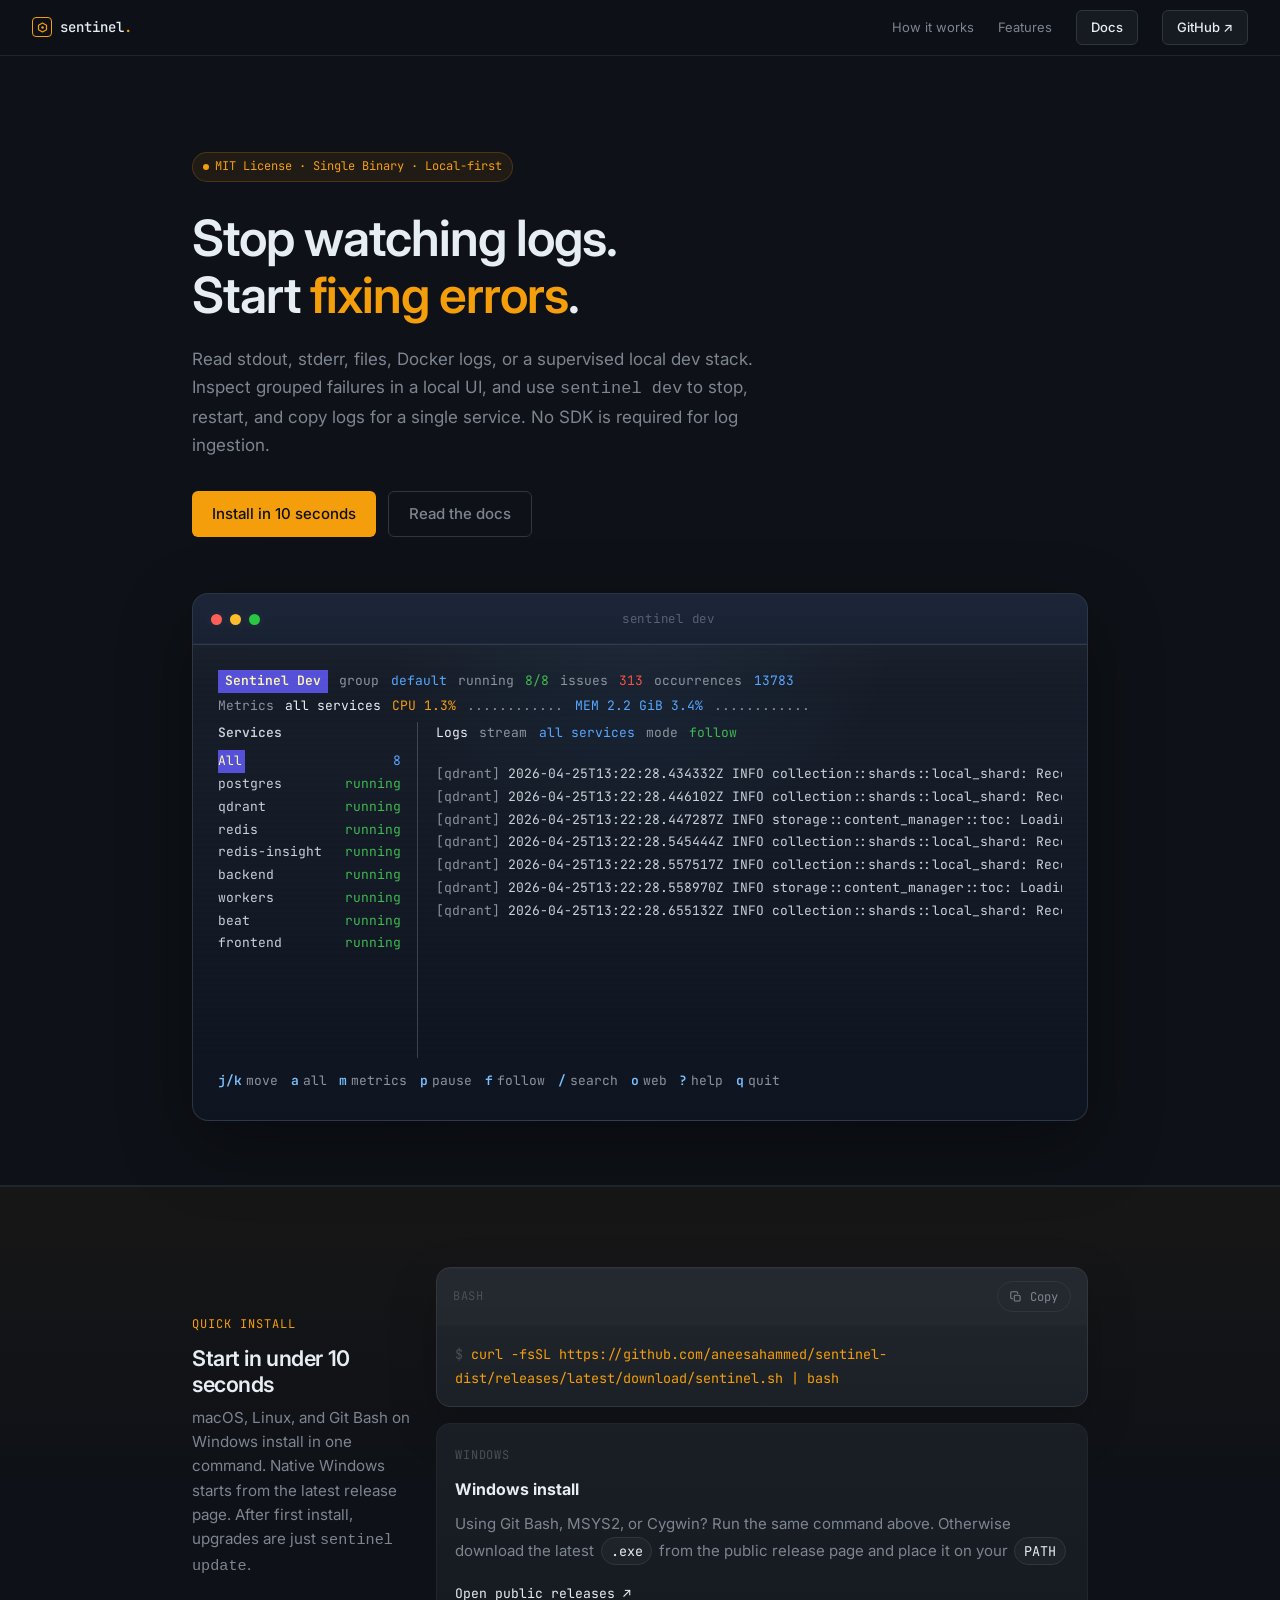
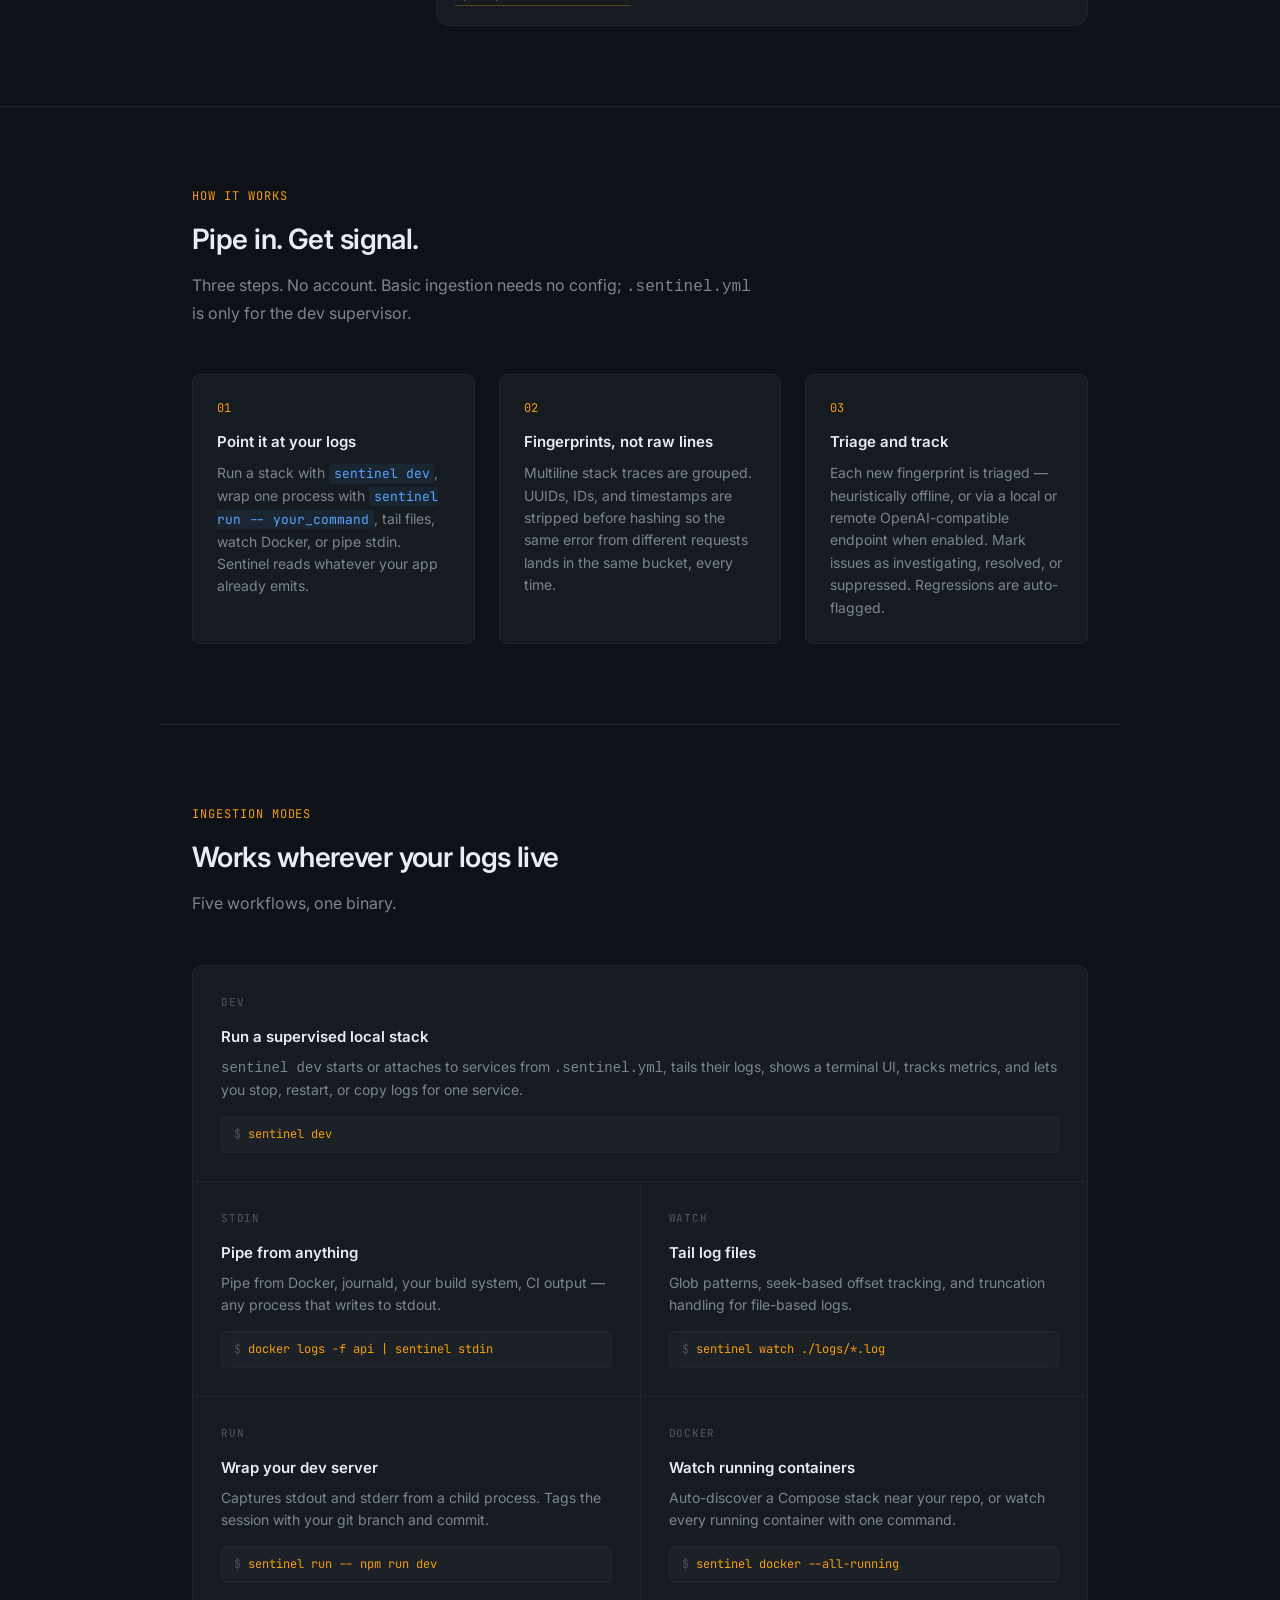
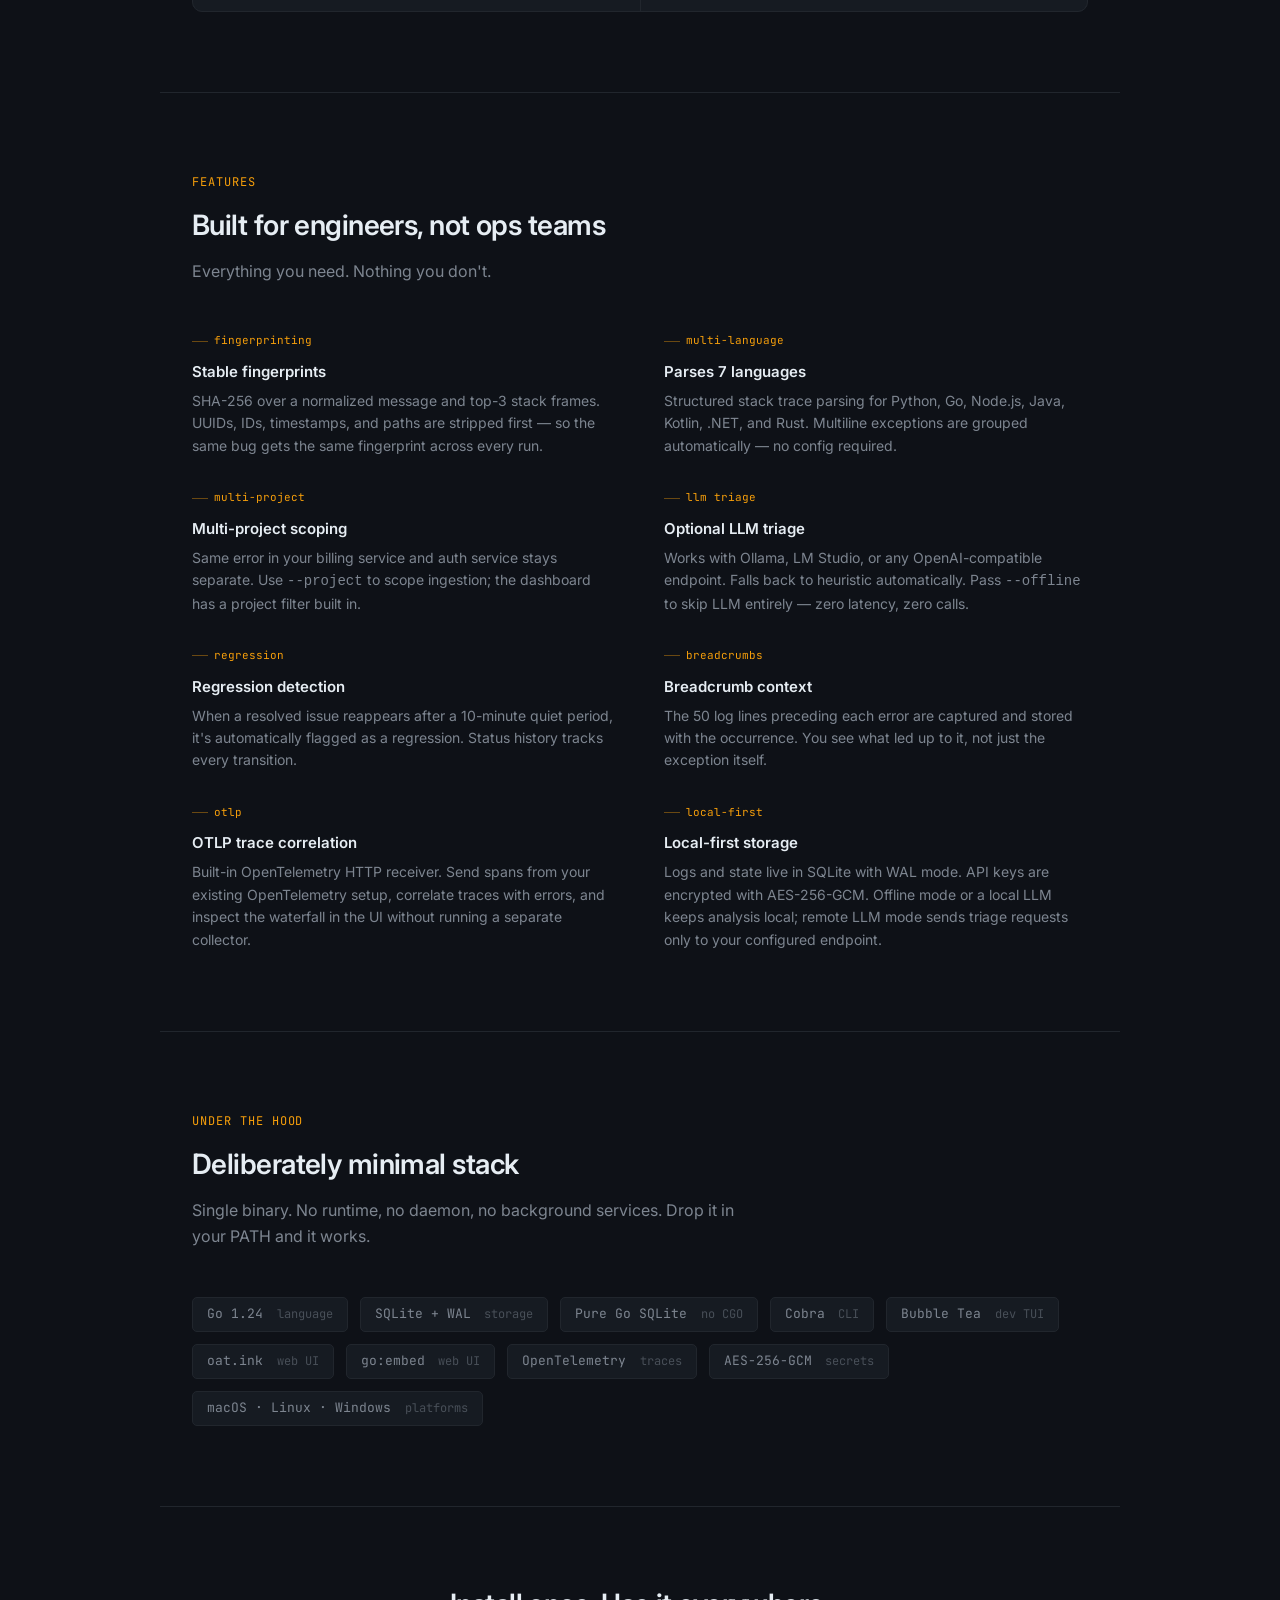
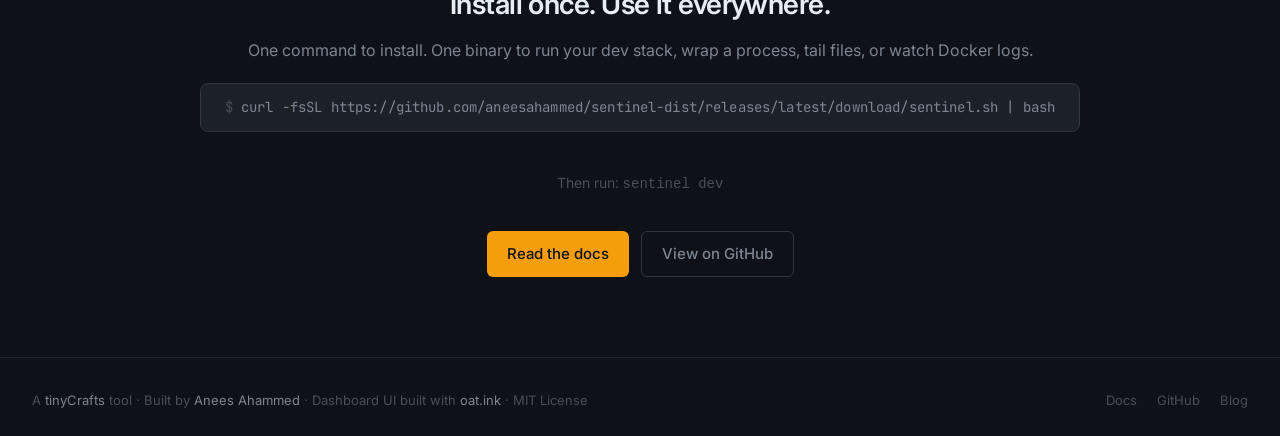
==== commit bca1f5e5: "docs(site): publish landing page and docs" ====
--- a/index.html
+++ b/index.html
@@ -6,7 +6,7 @@
     <title>Sentinel — Error tracking that works with your existing logs</title>
     <meta
       name="description"
-      content="Sentinel reads your stdout and stderr. No SDK, no instrumentation, no cloud. Pipe your logs in — it groups, deduplicates, and triages every error across all your services."
+      content="Sentinel reads stdout, stderr, files, Docker logs, and supervised dev stack logs. Log ingestion needs no SDK; Sentinel groups, deduplicates, and triages errors with local-first storage."
     />
     <link rel="preconnect" href="https://fonts.googleapis.com" />
     <link rel="preconnect" href="https://fonts.gstatic.com" crossorigin />
@@ -374,6 +374,116 @@
         pointer-events: none;
       }
 
+      .dev-tui {
+        color: #c9d1d9;
+        white-space: nowrap;
+        overflow: hidden;
+      }
+
+      .dev-tui-header,
+      .dev-tui-metrics,
+      .dev-tui-tabs {
+        display: flex;
+        align-items: center;
+        gap: 0.7rem;
+      }
+
+      .dev-tui-header {
+        margin-bottom: 0.15rem;
+      }
+
+      .dev-tui-title {
+        color: #fff7b3;
+        background: #5450d8;
+        padding: 0 0.45rem;
+        font-weight: 600;
+      }
+
+      .dev-tui-label {
+        color: #8b949e;
+      }
+
+      .dev-tui-metrics {
+        margin-bottom: 0.25rem;
+      }
+
+      .dev-tui-main {
+        display: grid;
+        grid-template-columns: 12.5rem 1fr;
+        gap: 1.15rem;
+        min-height: 21rem;
+      }
+
+      .dev-tui-services {
+        border-right: 1px solid rgba(139, 148, 158, 0.35);
+        padding-right: 1rem;
+      }
+
+      .dev-tui-section {
+        color: #c9d1d9;
+        font-weight: 600;
+        margin-bottom: 0.35rem;
+      }
+
+      .dev-tui-service-row {
+        display: grid;
+        grid-template-columns: 1fr auto;
+        gap: 1rem;
+      }
+
+      .dev-tui-selected {
+        background: #5450d8;
+        color: #fff7b3;
+        padding: 0 0.2rem;
+        margin-left: -0.2rem;
+        width: fit-content;
+      }
+
+      .dev-tui-logs {
+        min-width: 0;
+      }
+
+      .dev-tui-tabs {
+        margin-bottom: 1.15rem;
+      }
+
+      .dev-tui-log-lines {
+        overflow: hidden;
+      }
+
+      .dev-tui-log-line {
+        color: #c9d1d9;
+      }
+
+      .dev-tui-log-line span {
+        color: #8b949e;
+      }
+
+      .dev-tui-footer {
+        display: flex;
+        align-items: baseline;
+        gap: 0.8rem;
+        margin-top: 0.75rem;
+        color: #6e7681;
+        overflow: hidden;
+      }
+
+      .dev-tui-footer-item {
+        display: inline-flex;
+        align-items: baseline;
+        gap: 0.25rem;
+        flex: 0 0 auto;
+      }
+
+      .dev-tui-key {
+        color: #79c0ff;
+        font-weight: 600;
+      }
+
+      .dev-tui-action {
+        color: #8b949e;
+      }
+
       .t-prompt {
         color: #667186;
       }
@@ -719,6 +829,10 @@
       .mode {
         background: var(--bg-raised);
         padding: 1.75rem;
+      }
+
+      .mode-featured {
+        grid-column: 1 / -1;
       }
 
       .mode-tag {
@@ -1021,16 +1135,15 @@
     <!-- HERO -->
     <div class="hero">
       <div class="hero-inner">
-        <div class="badge">
-          MIT License · Single Binary · No Instrumentation
-        </div>
+        <div class="badge">MIT License · Single Binary · Local-first</div>
 
         <h1>Stop watching logs.<br />Start <em>fixing errors</em>.</h1>
 
         <p class="hero-sub">
-          Read stdout, stderr, files, or Docker logs. Inspect grouped failures
-          in a local UI and fix what keeps resurfacing. No SDK. No code changes.
-          No cloud.
+          Read stdout, stderr, files, Docker logs, or a supervised local dev
+          stack. Inspect grouped failures in a local UI, and use
+          <code>sentinel dev</code> to stop, restart, and copy logs for a single
+          service. No SDK is required for log ingestion.
         </p>
 
         <div class="hero-ctas">
@@ -1044,69 +1157,147 @@
             <div class="dot dot-red"></div>
             <div class="dot dot-yellow"></div>
             <div class="dot dot-green"></div>
-            <div class="terminal-title">bash</div>
+            <div class="terminal-title">sentinel dev</div>
           </div>
           <div class="terminal-body">
-            <div class="t-line">
-              <span class="t-prompt">$</span>
-              <span class="t-cmd">sentinel docker</span>
-            </div>
-            <div class="t-line spacer">
-              <span class="t-green">✓</span>
-              <span class="t-muted"
-                >compose stack detected · watching 3 containers</span
-              >
-            </div>
-            <div class="t-line spacer">
-              <span class="t-red">●</span>
-              <span class="t-cmd">error</span>
-              <span class="t-muted"
-                >TypeError: Cannot read properties of undefined (reading
-                'id')</span
-              >
-            </div>
-            <div class="t-line">
-              <span class="t-dim">│</span>
-              <span class="t-dim"
-                >fingerprint a4f1b2c · 3rd occurrence · last seen 2m ago</span
-              >
-            </div>
-            <div class="t-line">
-              <span class="t-dim">│</span>
-              <span class="t-muted"
-                >triage: null check missing on req.body.user in auth
-                handler</span
-              >
-            </div>
-            <div class="t-line spacer">
-              <span class="t-amber">●</span>
-              <span class="t-cmd">warn</span>
-              <span class="t-muted"
-                >Database pool exhausted (14/15 connections)</span
-              >
-            </div>
-            <div class="t-line">
-              <span class="t-dim">│</span>
-              <span class="t-dim"
-                >fingerprint 9c3d7e2 · new issue · first seen now</span
-              >
-            </div>
-            <div class="t-line">
-              <span class="t-dim">│</span>
-              <span class="t-muted"
-                >triage: connection leak likely — check for unclosed
-                queries</span
-              >
-            </div>
-            <div class="t-line spacer">
-              <span class="t-prompt">$</span>
-              <span class="t-cmd">sentinel ui</span>
-            </div>
-            <div class="t-line">
-              <span class="t-green">✓</span>
-              <span class="t-muted">dashboard → </span
-              ><span class="t-blue">http://localhost:4040</span>
-              <span class="cursor" aria-hidden="true"></span>
+            <div class="dev-tui" aria-label="Sentinel dev terminal UI preview">
+              <div class="dev-tui-header">
+                <span class="dev-tui-title">Sentinel Dev</span>
+                <span class="dev-tui-label">group</span>
+                <span class="t-blue">default</span>
+                <span class="dev-tui-label">running</span>
+                <span class="t-green">8/8</span>
+                <span class="dev-tui-label">issues</span>
+                <span class="t-red">313</span>
+                <span class="dev-tui-label">occurrences</span>
+                <span class="t-blue">13783</span>
+              </div>
+              <div class="dev-tui-metrics">
+                <span class="dev-tui-label">Metrics</span>
+                <span class="t-cmd">all services</span>
+                <span class="t-amber">CPU 1.3%</span>
+                <span class="t-muted">............</span>
+                <span class="t-blue">MEM 2.2 GiB 3.4%</span>
+                <span class="t-muted">............</span>
+              </div>
+              <div class="dev-tui-main">
+                <div class="dev-tui-services">
+                  <div class="dev-tui-section">Services</div>
+                  <div class="dev-tui-service-row">
+                    <span class="dev-tui-selected">All</span>
+                    <span class="t-blue">8</span>
+                  </div>
+                  <div class="dev-tui-service-row">
+                    <span>postgres</span>
+                    <span class="t-green">running</span>
+                  </div>
+                  <div class="dev-tui-service-row">
+                    <span>qdrant</span>
+                    <span class="t-green">running</span>
+                  </div>
+                  <div class="dev-tui-service-row">
+                    <span>redis</span>
+                    <span class="t-green">running</span>
+                  </div>
+                  <div class="dev-tui-service-row">
+                    <span>redis-insight</span>
+                    <span class="t-green">running</span>
+                  </div>
+                  <div class="dev-tui-service-row">
+                    <span>backend</span>
+                    <span class="t-green">running</span>
+                  </div>
+                  <div class="dev-tui-service-row">
+                    <span>workers</span>
+                    <span class="t-green">running</span>
+                  </div>
+                  <div class="dev-tui-service-row">
+                    <span>beat</span>
+                    <span class="t-green">running</span>
+                  </div>
+                  <div class="dev-tui-service-row">
+                    <span>frontend</span>
+                    <span class="t-green">running</span>
+                  </div>
+                </div>
+                <div class="dev-tui-logs">
+                  <div class="dev-tui-tabs">
+                    <span class="t-cmd">Logs</span>
+                    <span class="dev-tui-label">stream</span>
+                    <span class="t-blue">all services</span>
+                    <span class="dev-tui-label">mode</span>
+                    <span class="t-green">follow</span>
+                  </div>
+                  <div class="dev-tui-log-lines">
+                    <div class="dev-tui-log-line">
+                      <span>[qdrant]</span>
+                      2026-04-25T13:22:28.434332Z INFO collection::shards::local_shard: Recovering shard ./storage/collections/mem0_widget
+                    </div>
+                    <div class="dev-tui-log-line">
+                      <span>[qdrant]</span>
+                      2026-04-25T13:22:28.446102Z INFO collection::shards::local_shard: Recovered collection mem0_widget_d8754963e70e4d6bbffa: 1/1 (100%)
+                    </div>
+                    <div class="dev-tui-log-line">
+                      <span>[qdrant]</span>
+                      2026-04-25T13:22:28.447287Z INFO storage::content_manager::toc: Loading collection: mem0_widget_8260da14dbb541bcba1c
+                    </div>
+                    <div class="dev-tui-log-line">
+                      <span>[qdrant]</span>
+                      2026-04-25T13:22:28.545444Z INFO collection::shards::local_shard: Recovering shard ./storage/collections/mem0_widget_8260da14dbb541bcba1c
+                    </div>
+                    <div class="dev-tui-log-line">
+                      <span>[qdrant]</span>
+                      2026-04-25T13:22:28.557517Z INFO collection::shards::local_shard: Recovered collection mem0_widget_8260da14dbb541bcba1c: 1/1 (100%)
+                    </div>
+                    <div class="dev-tui-log-line">
+                      <span>[qdrant]</span>
+                      2026-04-25T13:22:28.558970Z INFO storage::content_manager::toc: Loading collection: mem0_user_d6fe8d1b-38c7-45eb-99c8-c9b186787165
+                    </div>
+                    <div class="dev-tui-log-line">
+                      <span>[qdrant]</span>
+                      2026-04-25T13:22:28.655132Z INFO collection::shards::local_shard: Recovering shard ./storage/collections/mem0_user_d6fe8d1b
+                    </div>
+                  </div>
+                </div>
+              </div>
+              <div class="dev-tui-footer" aria-label="Sentinel dev keyboard shortcuts">
+                <span class="dev-tui-footer-item"
+                  ><span class="dev-tui-key">j/k</span
+                  ><span class="dev-tui-action">move</span></span
+                >
+                <span class="dev-tui-footer-item"
+                  ><span class="dev-tui-key">a</span
+                  ><span class="dev-tui-action">all</span></span
+                >
+                <span class="dev-tui-footer-item"
+                  ><span class="dev-tui-key">m</span
+                  ><span class="dev-tui-action">metrics</span></span
+                >
+                <span class="dev-tui-footer-item"
+                  ><span class="dev-tui-key">p</span
+                  ><span class="dev-tui-action">pause</span></span
+                >
+                <span class="dev-tui-footer-item"
+                  ><span class="dev-tui-key">f</span
+                  ><span class="dev-tui-action">follow</span></span
+                >
+                <span class="dev-tui-footer-item"
+                  ><span class="dev-tui-key">/</span
+                  ><span class="dev-tui-action">search</span></span
+                >
+                <span class="dev-tui-footer-item"
+                  ><span class="dev-tui-key">o</span
+                  ><span class="dev-tui-action">web</span></span
+                >
+                <span class="dev-tui-footer-item"
+                  ><span class="dev-tui-key">?</span
+                  ><span class="dev-tui-action">help</span></span
+                >
+                <span class="dev-tui-footer-item"
+                  ><span class="dev-tui-key">q</span
+                  ><span class="dev-tui-action">quit</span></span
+                >
+              </div>
             </div>
           </div>
         </div>
@@ -1194,17 +1385,17 @@
       <div class="section-label">How it works</div>
       <h2>Pipe in. Get signal.</h2>
       <p class="section-intro">
-        Three steps. No account, no config file, no YAML.
+        Three steps. No account. Basic ingestion needs no config;
+        <code>.sentinel.yml</code> is only for the dev supervisor.
       </p>
       <div class="steps">
         <div class="step">
           <div class="step-num">01</div>
           <h3>Point it at your logs</h3>
           <p>
-            Pipe stdin, tail files with
-            <code>sentinel watch ./logs/*.log</code>, or wrap a process with
-            <code>sentinel run -- your_command</code>. Sentinel reads whatever
-            your app already emits.
+            Run a stack with <code>sentinel dev</code>, wrap one process with
+            <code>sentinel run -- your_command</code>, tail files, watch Docker,
+            or pipe stdin. Sentinel reads whatever your app already emits.
           </p>
         </div>
         <div class="step">
@@ -1221,8 +1412,9 @@
           <h3>Triage and track</h3>
           <p>
             Each new fingerprint is triaged — heuristically offline, or via a
-            local LLM if you have Ollama running. Mark issues as investigating,
-            resolved, or suppressed. Regressions are auto-flagged.
+            local or remote OpenAI-compatible endpoint when enabled. Mark issues
+            as investigating, resolved, or suppressed. Regressions are
+            auto-flagged.
           </p>
         </div>
       </div>
@@ -1232,8 +1424,21 @@
     <section class="modes-section container">
       <div class="section-label">Ingestion modes</div>
       <h2>Works wherever your logs live</h2>
-      <p class="section-intro">Four ingestion modes, one binary.</p>
+      <p class="section-intro">Five workflows, one binary.</p>
       <div class="modes-grid">
+        <div class="mode mode-featured">
+          <div class="mode-tag">dev</div>
+          <h3>Run a supervised local stack</h3>
+          <p>
+            <code>sentinel dev</code> starts or attaches to services from
+            <code>.sentinel.yml</code>, tails their logs, shows a terminal UI,
+            tracks metrics, and lets you stop, restart, or copy logs for one
+            service.
+          </p>
+          <div class="mode-cmd">
+            <span class="prompt">$ </span><span class="cmd">sentinel dev</span>
+          </div>
+        </div>
         <div class="mode">
           <div class="mode-tag">stdin</div>
           <h3>Pipe from anything</h3>
@@ -1250,8 +1455,8 @@
           <div class="mode-tag">watch</div>
           <h3>Tail log files</h3>
           <p>
-            Glob patterns, seek-based offset tracking, and automatic rotation
-            detection for file-based logs.
+            Glob patterns, seek-based offset tracking, and truncation handling
+            for file-based logs.
           </p>
           <div class="mode-cmd">
             <span class="prompt">$ </span
@@ -1351,18 +1556,19 @@
           <div class="feature-icon">otlp</div>
           <h3>OTLP trace correlation</h3>
           <p>
-            Built-in OpenTelemetry HTTP receiver. Traces are correlated with
-            error events and shown as a span waterfall in the UI — no external
-            collector needed.
+            Built-in OpenTelemetry HTTP receiver. Send spans from your existing
+            OpenTelemetry setup, correlate traces with errors, and inspect the
+            waterfall in the UI without running a separate collector.
           </p>
         </div>
         <div class="feature">
           <div class="feature-icon">local-first</div>
-          <h3>Everything stays local</h3>
+          <h3>Local-first storage</h3>
           <p>
-            SQLite with WAL mode. API keys encrypted with AES-256-GCM. Data
-            never leaves your machine. Self-update pulls from GitHub with
-            SHA-256 checksum verification.
+            Logs and state live in SQLite with WAL mode. API keys are encrypted
+            with AES-256-GCM. Offline mode or a local LLM keeps analysis local;
+            remote LLM mode sends triage requests only to your configured
+            endpoint.
           </p>
         </div>
       </div>
@@ -1377,11 +1583,12 @@
         your PATH and it works.
       </p>
       <div class="stack-row">
-        <div class="stack-item">Go 1.23 <span>language</span></div>
+        <div class="stack-item">Go 1.24 <span>language</span></div>
         <div class="stack-item">SQLite + WAL <span>storage</span></div>
         <div class="stack-item">Pure Go SQLite <span>no CGO</span></div>
         <div class="stack-item">Cobra <span>CLI</span></div>
-        <div class="stack-item">oat.ink <span>UI library</span></div>
+        <div class="stack-item">Bubble Tea <span>dev TUI</span></div>
+        <div class="stack-item">oat.ink <span>web UI</span></div>
         <div class="stack-item">go:embed <span>web UI</span></div>
         <div class="stack-item">OpenTelemetry <span>traces</span></div>
         <div class="stack-item">AES-256-GCM <span>secrets</span></div>
@@ -1395,8 +1602,8 @@
     <section class="cta-section container">
       <h2>Install once. Use it everywhere.</h2>
       <p>
-        One command to install. One binary to wrap your dev server, tail files,
-        or watch Docker logs.
+        One command to install. One binary to run your dev stack, wrap a
+        process, tail files, or watch Docker logs.
       </p>
 
       <div class="cta-install">
@@ -1406,7 +1613,7 @@
       </div>
 
       <div class="cta-note">
-        Then run: <code>sentinel run -- your_command</code>
+        Then run: <code>sentinel dev</code>
       </div>
 
       <div class="cta-buttons">
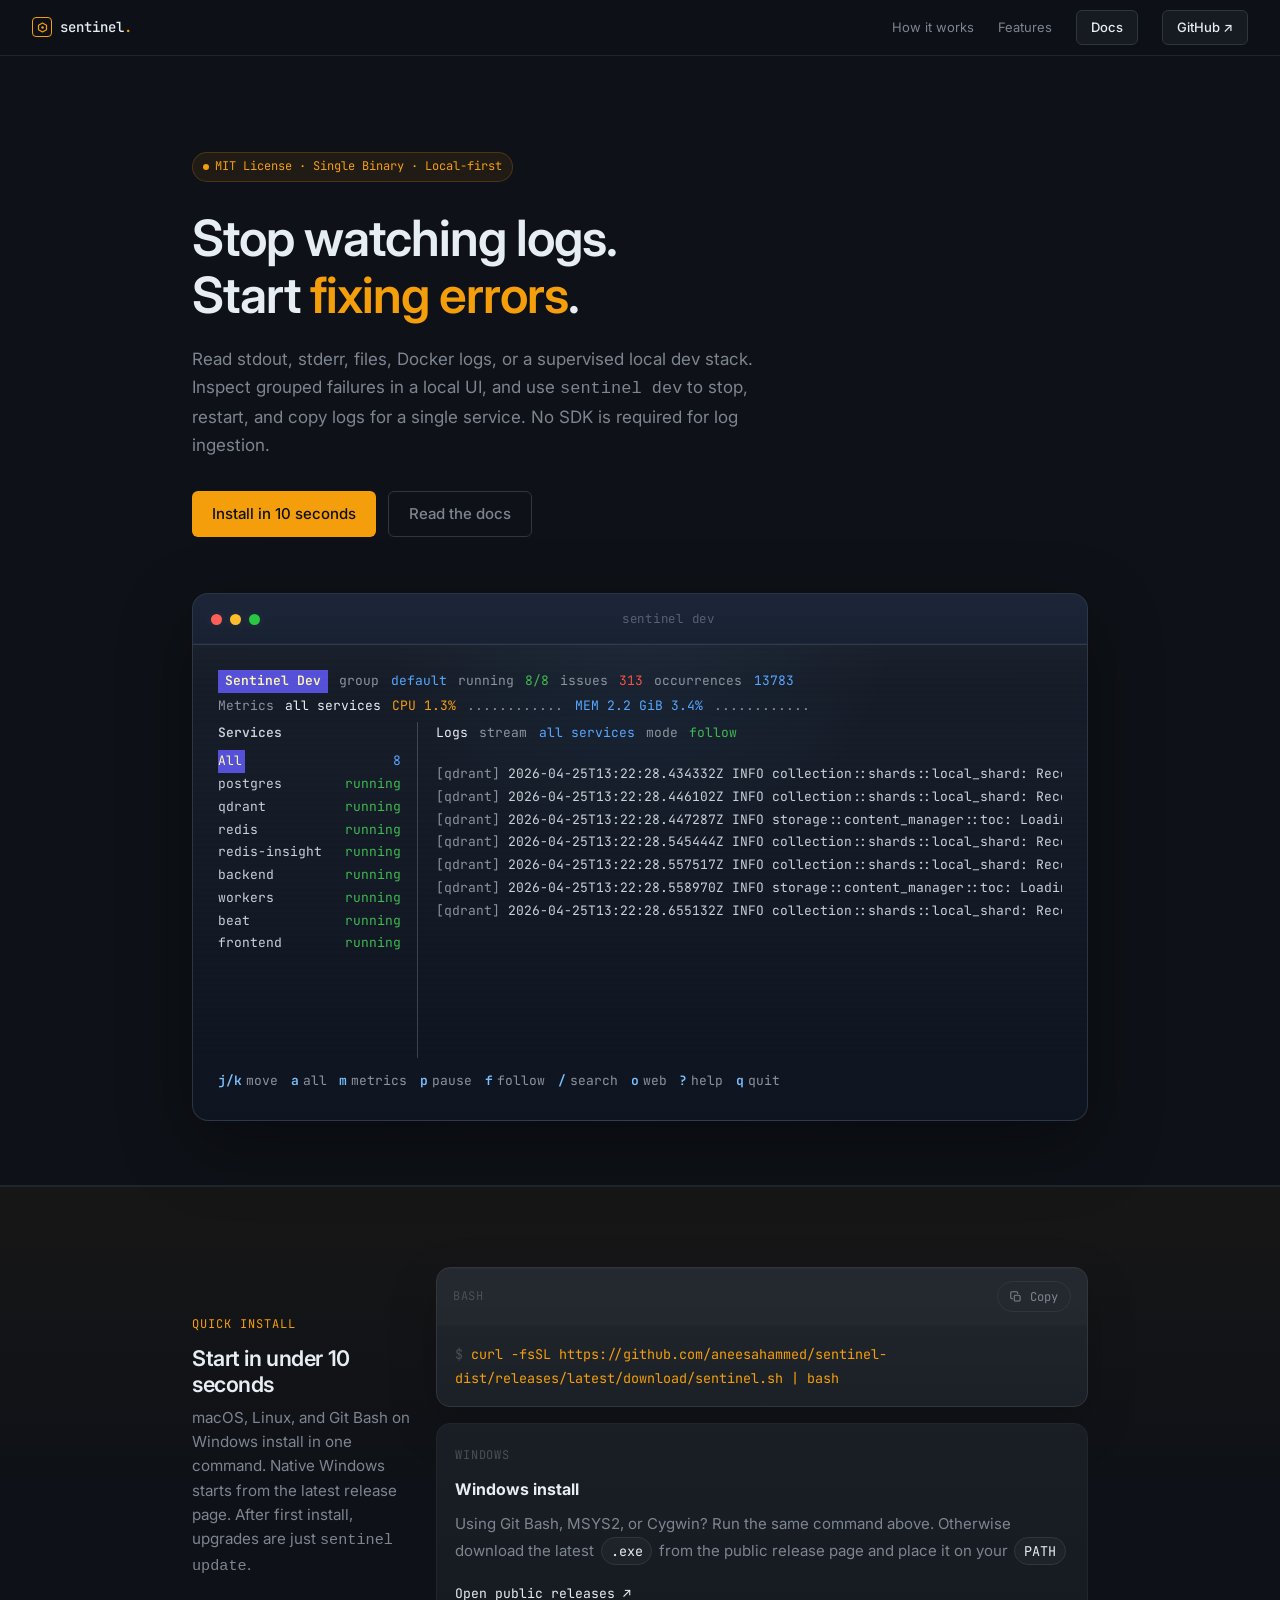
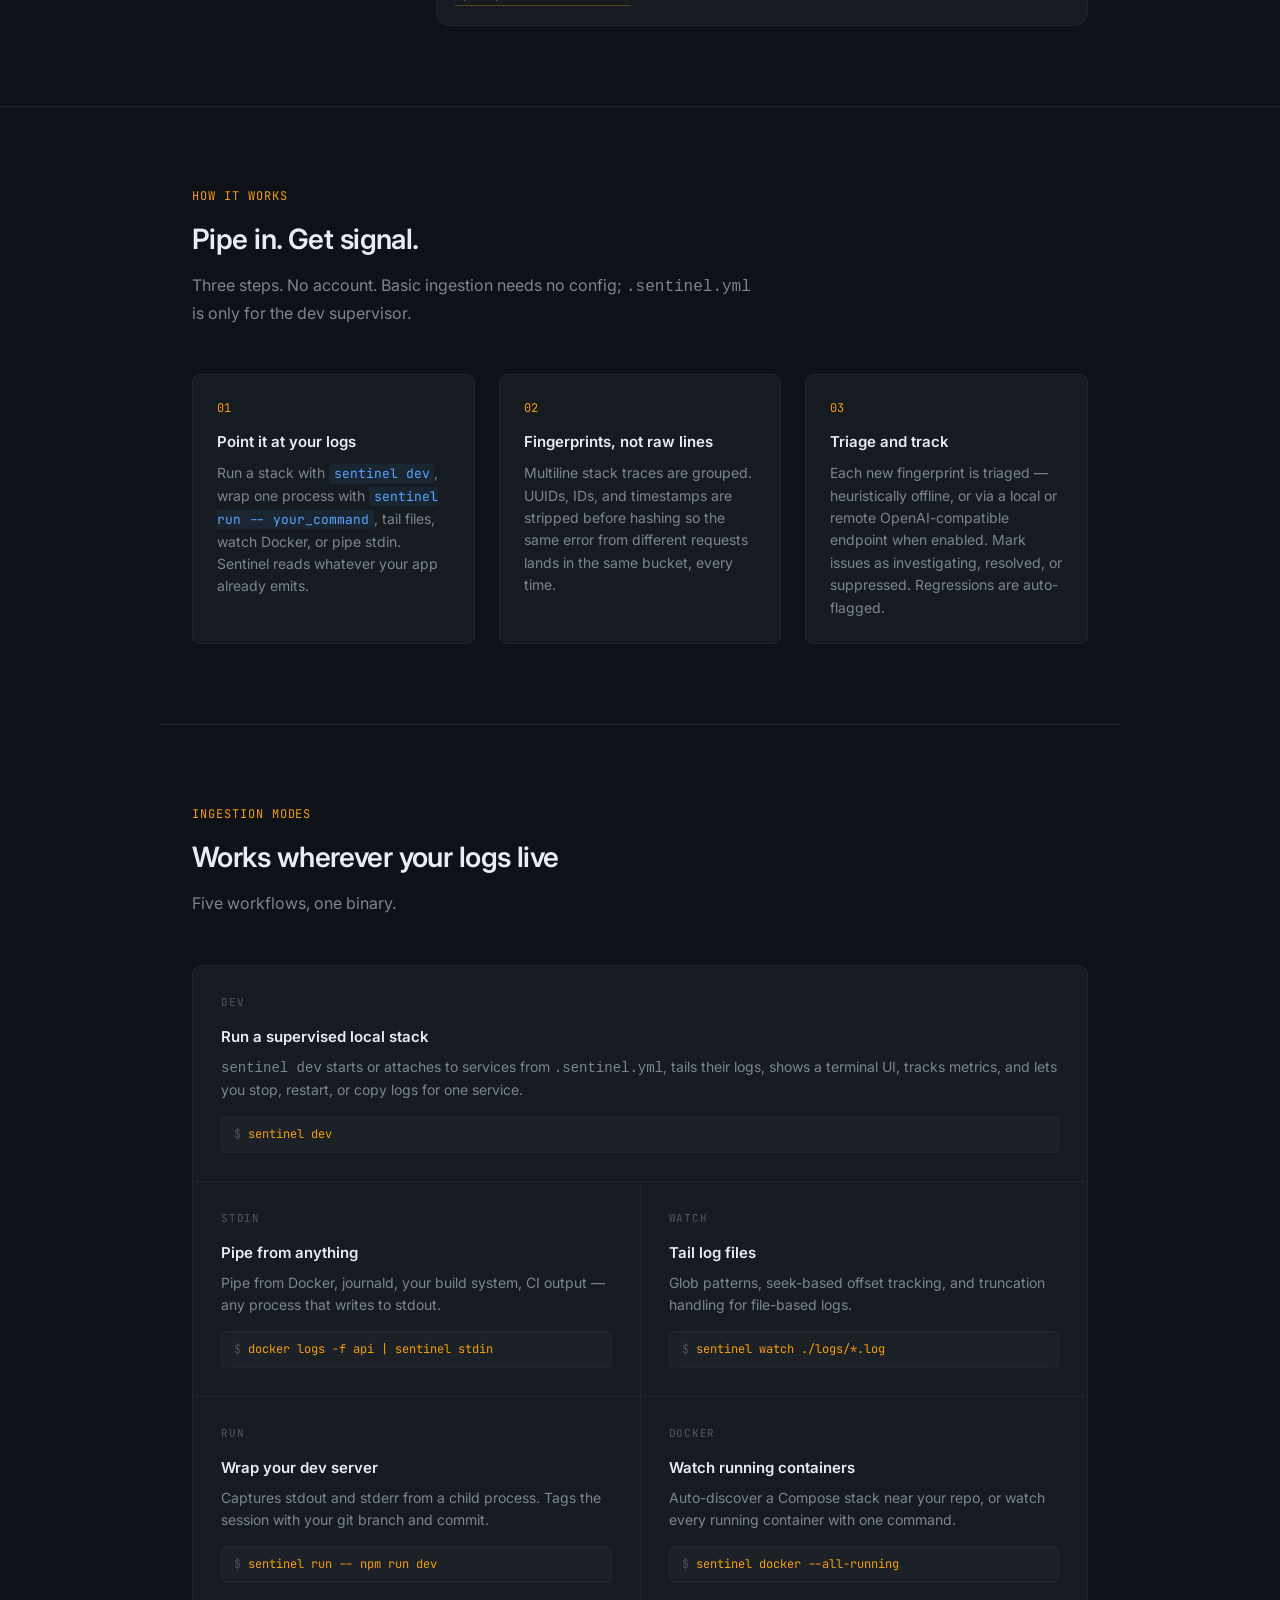
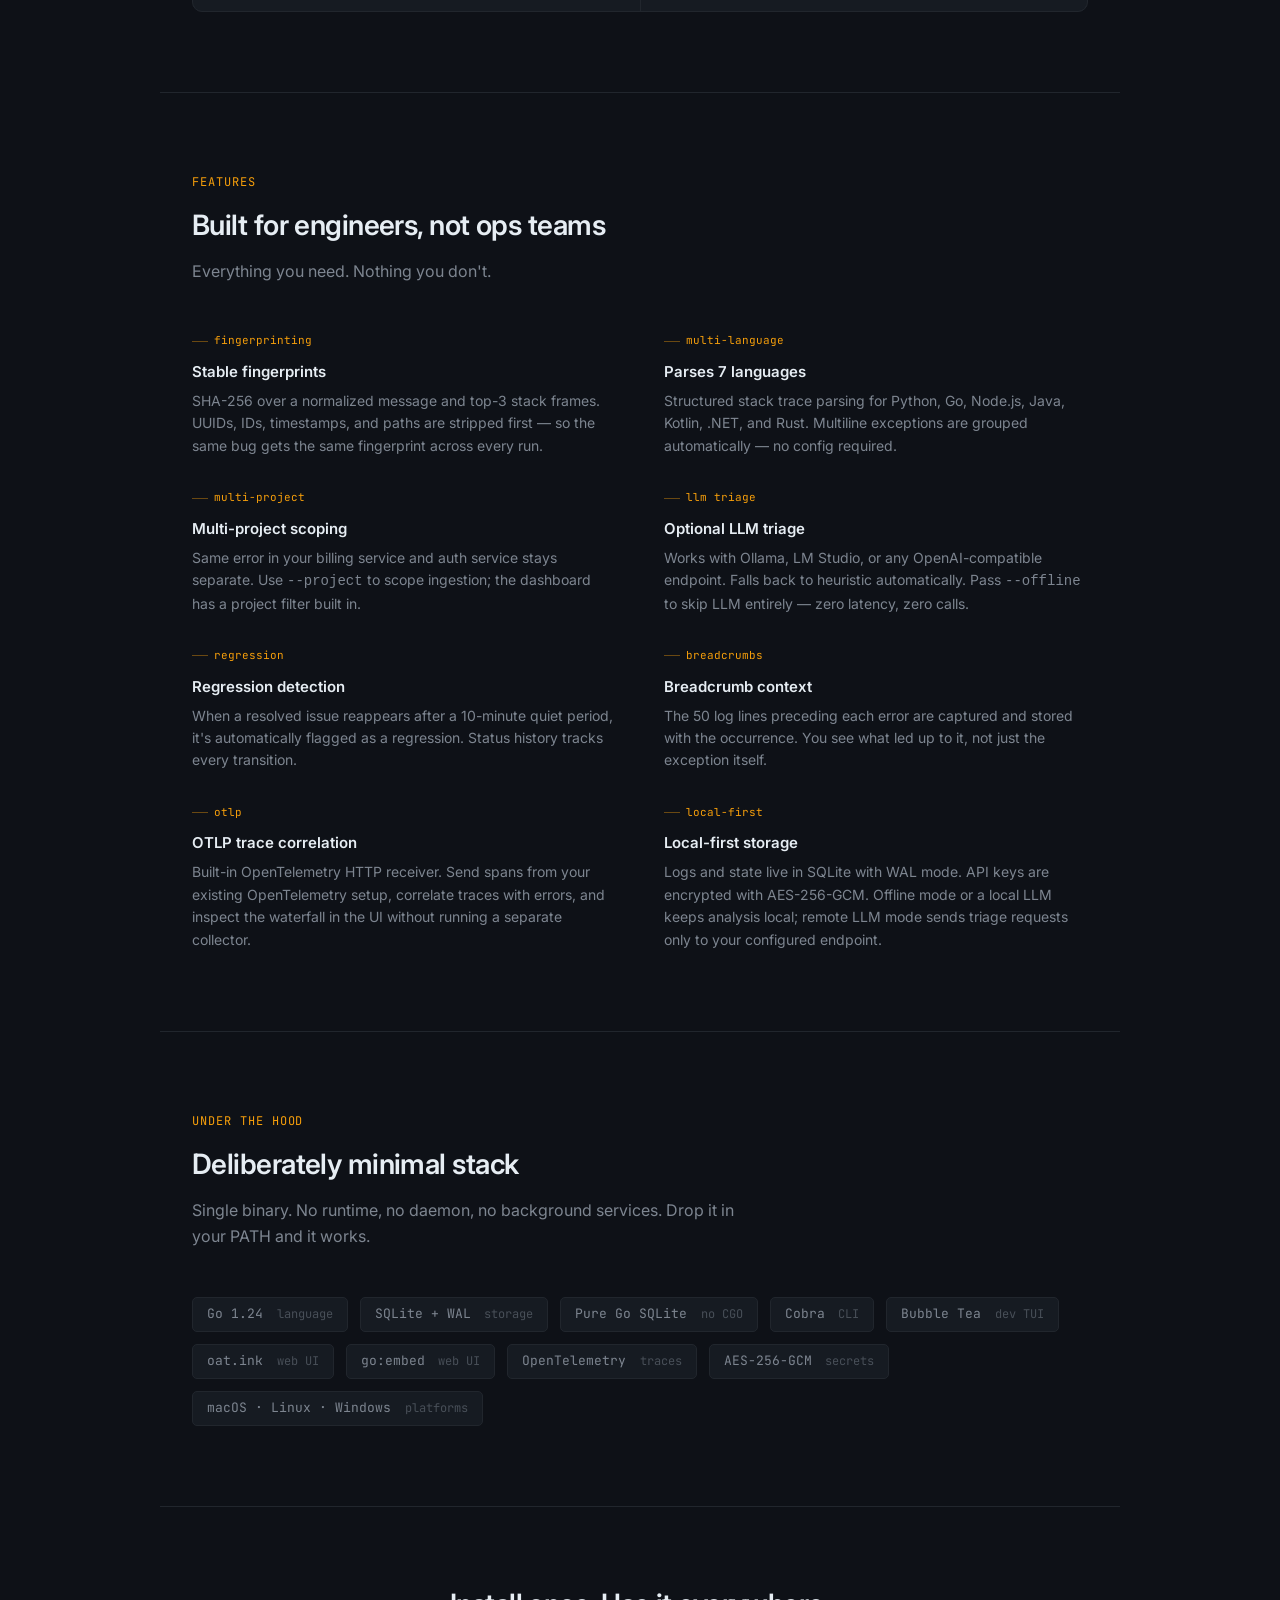
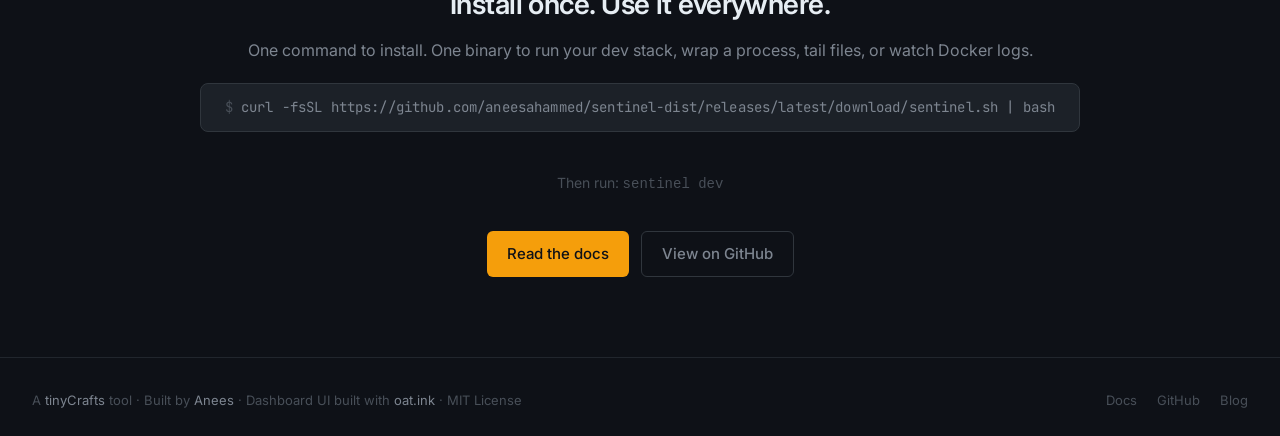
==== commit 7b1bc7a1: "docs(site): publish landing page update" ====
--- a/index.html
+++ b/index.html
@@ -1231,36 +1231,53 @@
                   <div class="dev-tui-log-lines">
                     <div class="dev-tui-log-line">
                       <span>[qdrant]</span>
-                      2026-04-25T13:22:28.434332Z INFO collection::shards::local_shard: Recovering shard ./storage/collections/mem0_widget
+                      2026-04-25T13:22:28.434332Z INFO
+                      collection::shards::local_shard: Recovering shard
+                      ./storage/collections/mem0_widget
                     </div>
                     <div class="dev-tui-log-line">
                       <span>[qdrant]</span>
-                      2026-04-25T13:22:28.446102Z INFO collection::shards::local_shard: Recovered collection mem0_widget_d8754963e70e4d6bbffa: 1/1 (100%)
+                      2026-04-25T13:22:28.446102Z INFO
+                      collection::shards::local_shard: Recovered collection
+                      mem0_widget_d8754963e70e4d6bbffa: 1/1 (100%)
                     </div>
                     <div class="dev-tui-log-line">
                       <span>[qdrant]</span>
-                      2026-04-25T13:22:28.447287Z INFO storage::content_manager::toc: Loading collection: mem0_widget_8260da14dbb541bcba1c
+                      2026-04-25T13:22:28.447287Z INFO
+                      storage::content_manager::toc: Loading collection:
+                      mem0_widget_8260da14dbb541bcba1c
                     </div>
                     <div class="dev-tui-log-line">
                       <span>[qdrant]</span>
-                      2026-04-25T13:22:28.545444Z INFO collection::shards::local_shard: Recovering shard ./storage/collections/mem0_widget_8260da14dbb541bcba1c
+                      2026-04-25T13:22:28.545444Z INFO
+                      collection::shards::local_shard: Recovering shard
+                      ./storage/collections/mem0_widget_8260da14dbb541bcba1c
                     </div>
                     <div class="dev-tui-log-line">
                       <span>[qdrant]</span>
-                      2026-04-25T13:22:28.557517Z INFO collection::shards::local_shard: Recovered collection mem0_widget_8260da14dbb541bcba1c: 1/1 (100%)
+                      2026-04-25T13:22:28.557517Z INFO
+                      collection::shards::local_shard: Recovered collection
+                      mem0_widget_8260da14dbb541bcba1c: 1/1 (100%)
                     </div>
                     <div class="dev-tui-log-line">
                       <span>[qdrant]</span>
-                      2026-04-25T13:22:28.558970Z INFO storage::content_manager::toc: Loading collection: mem0_user_d6fe8d1b-38c7-45eb-99c8-c9b186787165
+                      2026-04-25T13:22:28.558970Z INFO
+                      storage::content_manager::toc: Loading collection:
+                      mem0_user_d6fe8d1b-38c7-45eb-99c8-c9b186787165
                     </div>
                     <div class="dev-tui-log-line">
                       <span>[qdrant]</span>
-                      2026-04-25T13:22:28.655132Z INFO collection::shards::local_shard: Recovering shard ./storage/collections/mem0_user_d6fe8d1b
+                      2026-04-25T13:22:28.655132Z INFO
+                      collection::shards::local_shard: Recovering shard
+                      ./storage/collections/mem0_user_d6fe8d1b
                     </div>
                   </div>
                 </div>
               </div>
-              <div class="dev-tui-footer" aria-label="Sentinel dev keyboard shortcuts">
+              <div
+                class="dev-tui-footer"
+                aria-label="Sentinel dev keyboard shortcuts"
+              >
                 <span class="dev-tui-footer-item"
                   ><span class="dev-tui-key">j/k</span
                   ><span class="dev-tui-action">move</span></span
@@ -1612,9 +1629,7 @@
         | bash
       </div>
 
-      <div class="cta-note">
-        Then run: <code>sentinel dev</code>
-      </div>
+      <div class="cta-note">Then run: <code>sentinel dev</code></div>
 
       <div class="cta-buttons">
         <a href="/docs/" class="btn-primary"> Read the docs </a>
@@ -1637,9 +1652,7 @@
           >tinyCrafts</a
         >
         tool · Built by
-        <a href="https://anees.xyz" target="_blank" rel="noopener"
-          >Anees Ahammed</a
-        >
+        <a href="https://anees.xyz" target="_blank" rel="noopener">Anees</a>
         · Dashboard UI built with
         <a href="https://oat.ink" target="_blank" rel="noopener">oat.ink</a> ·
         MIT License
